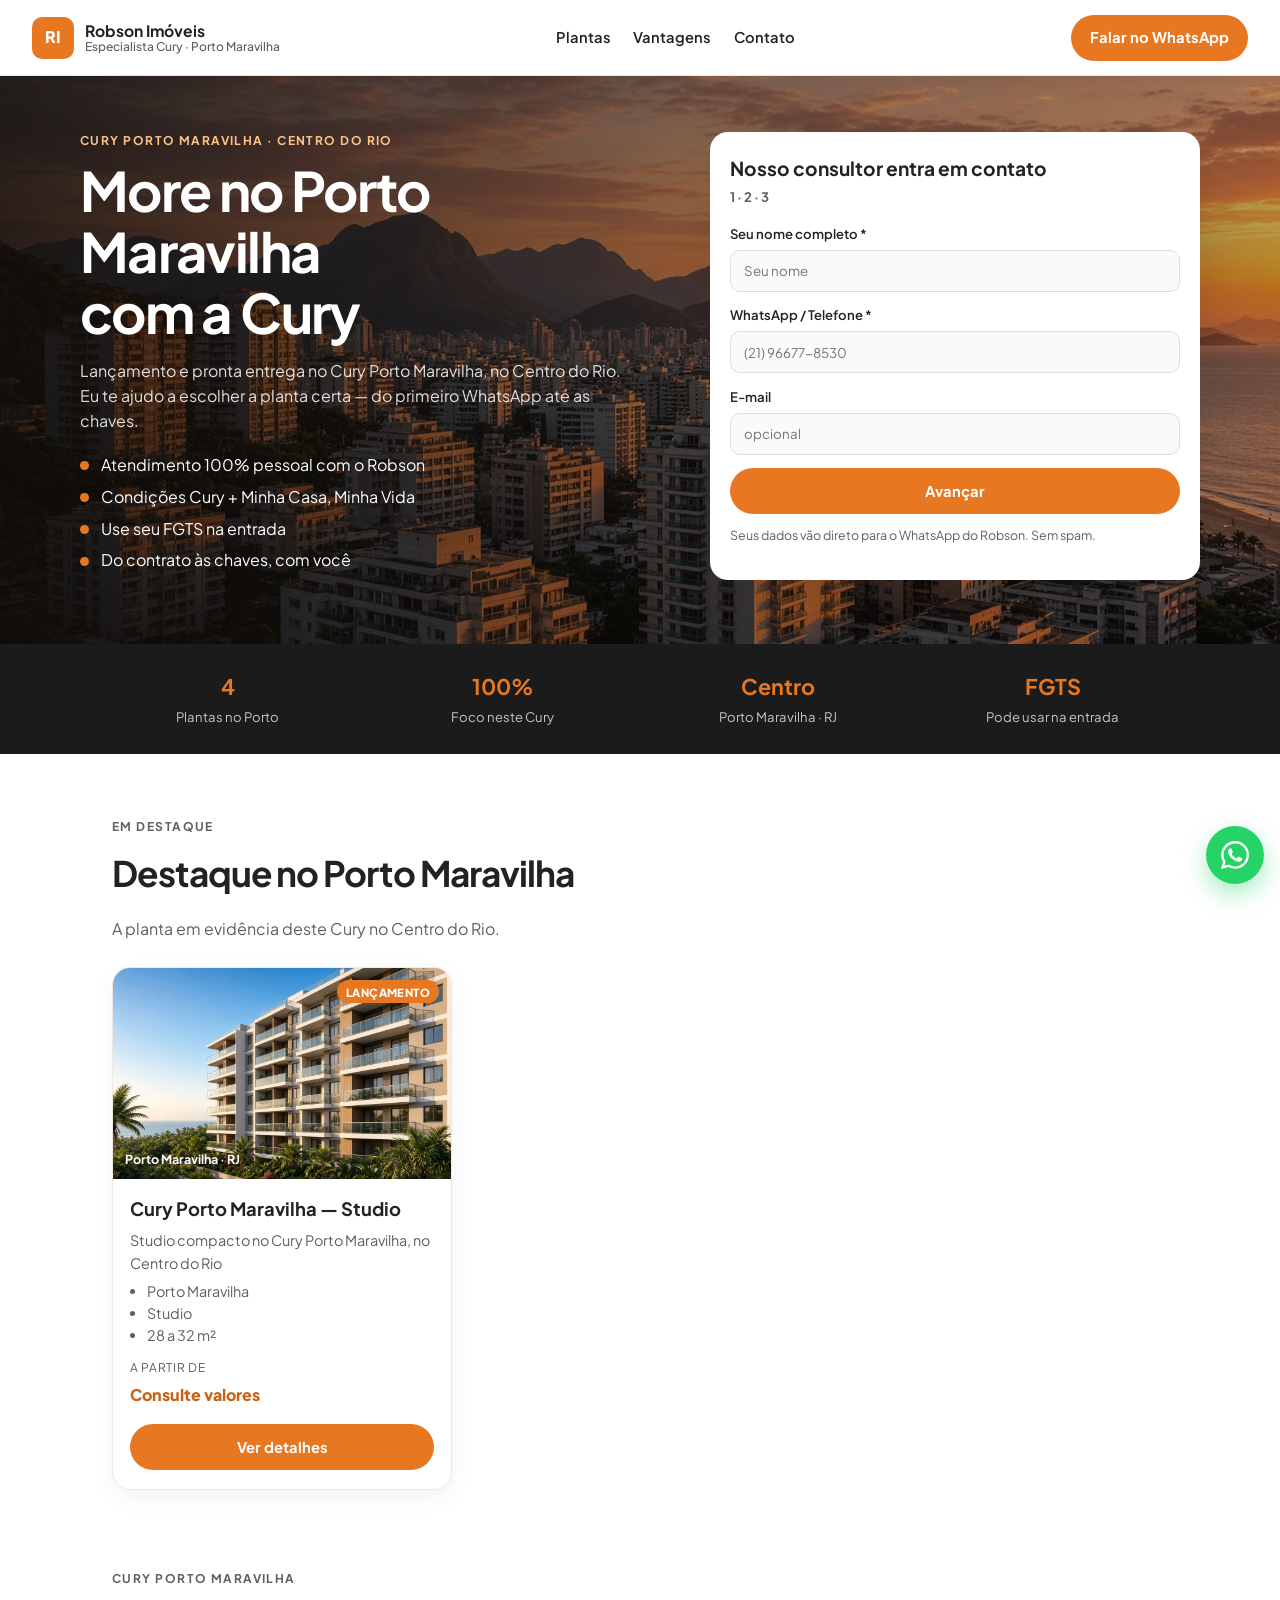
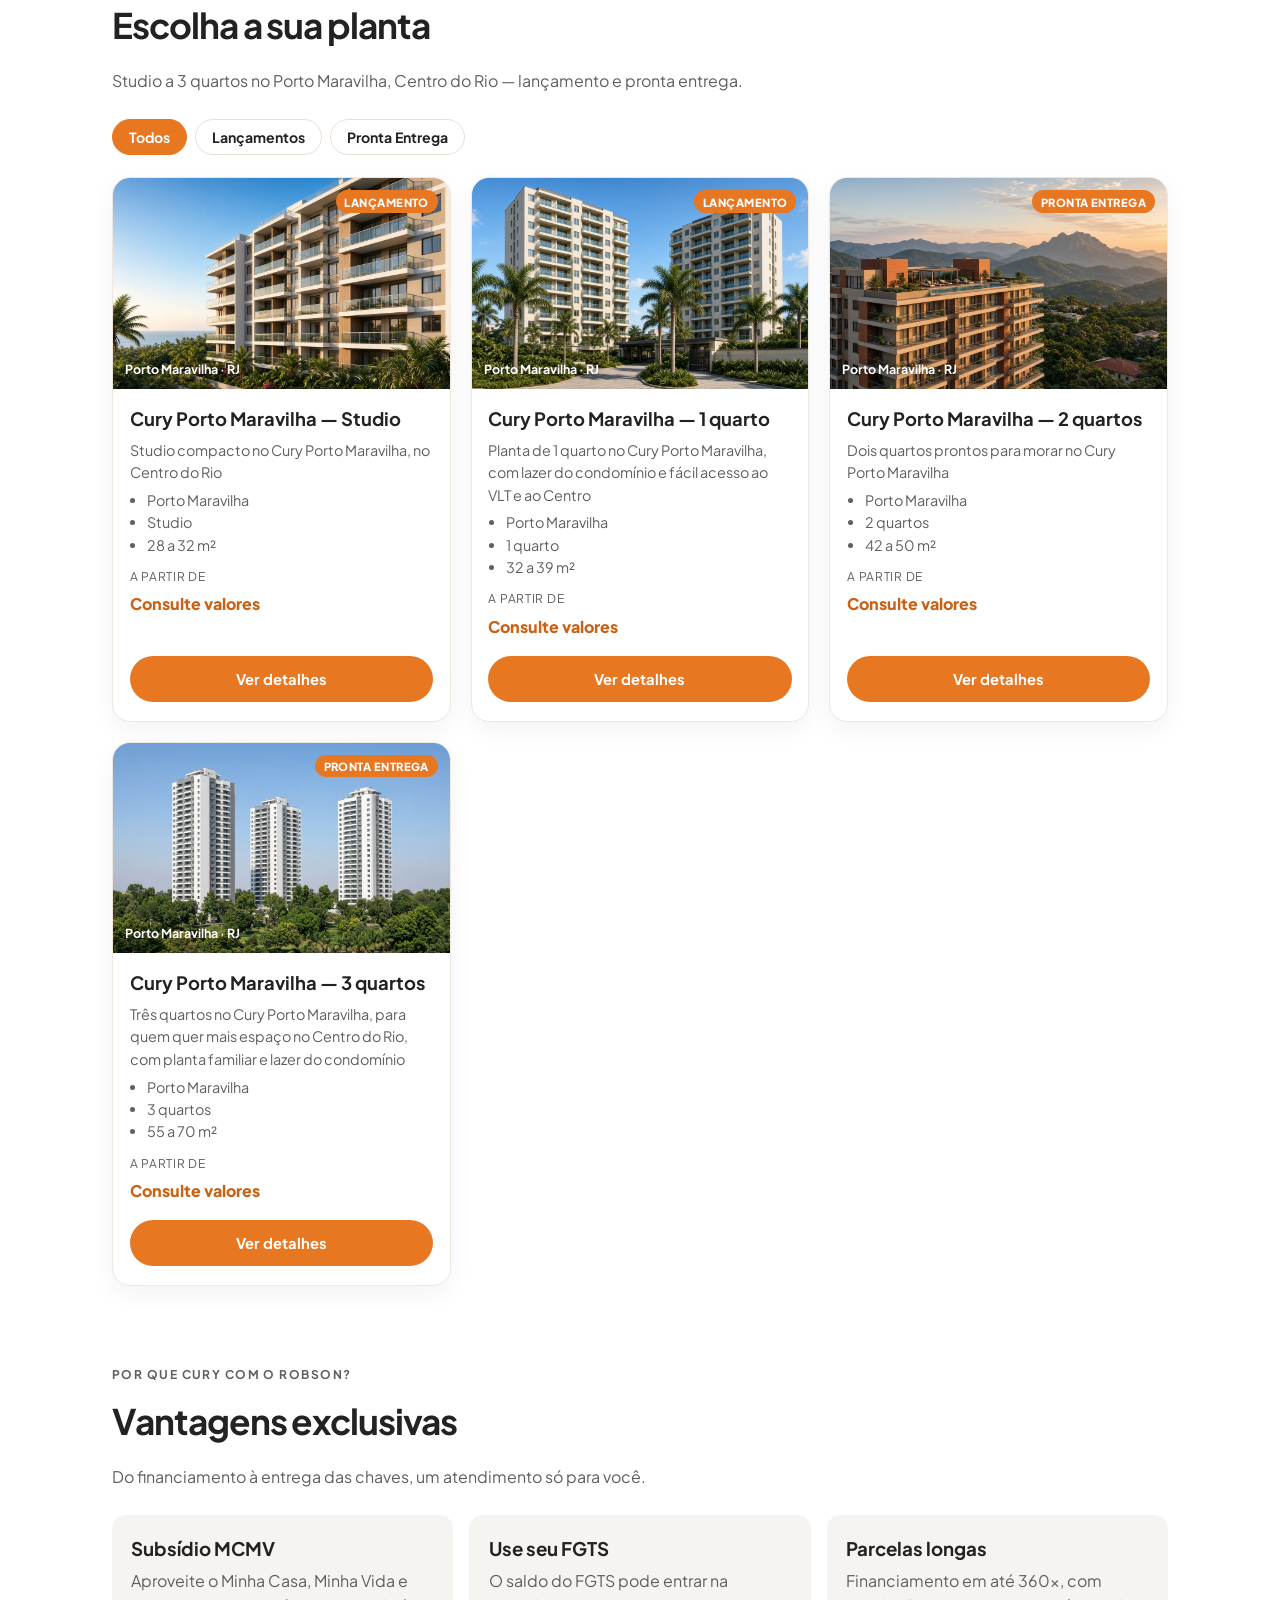
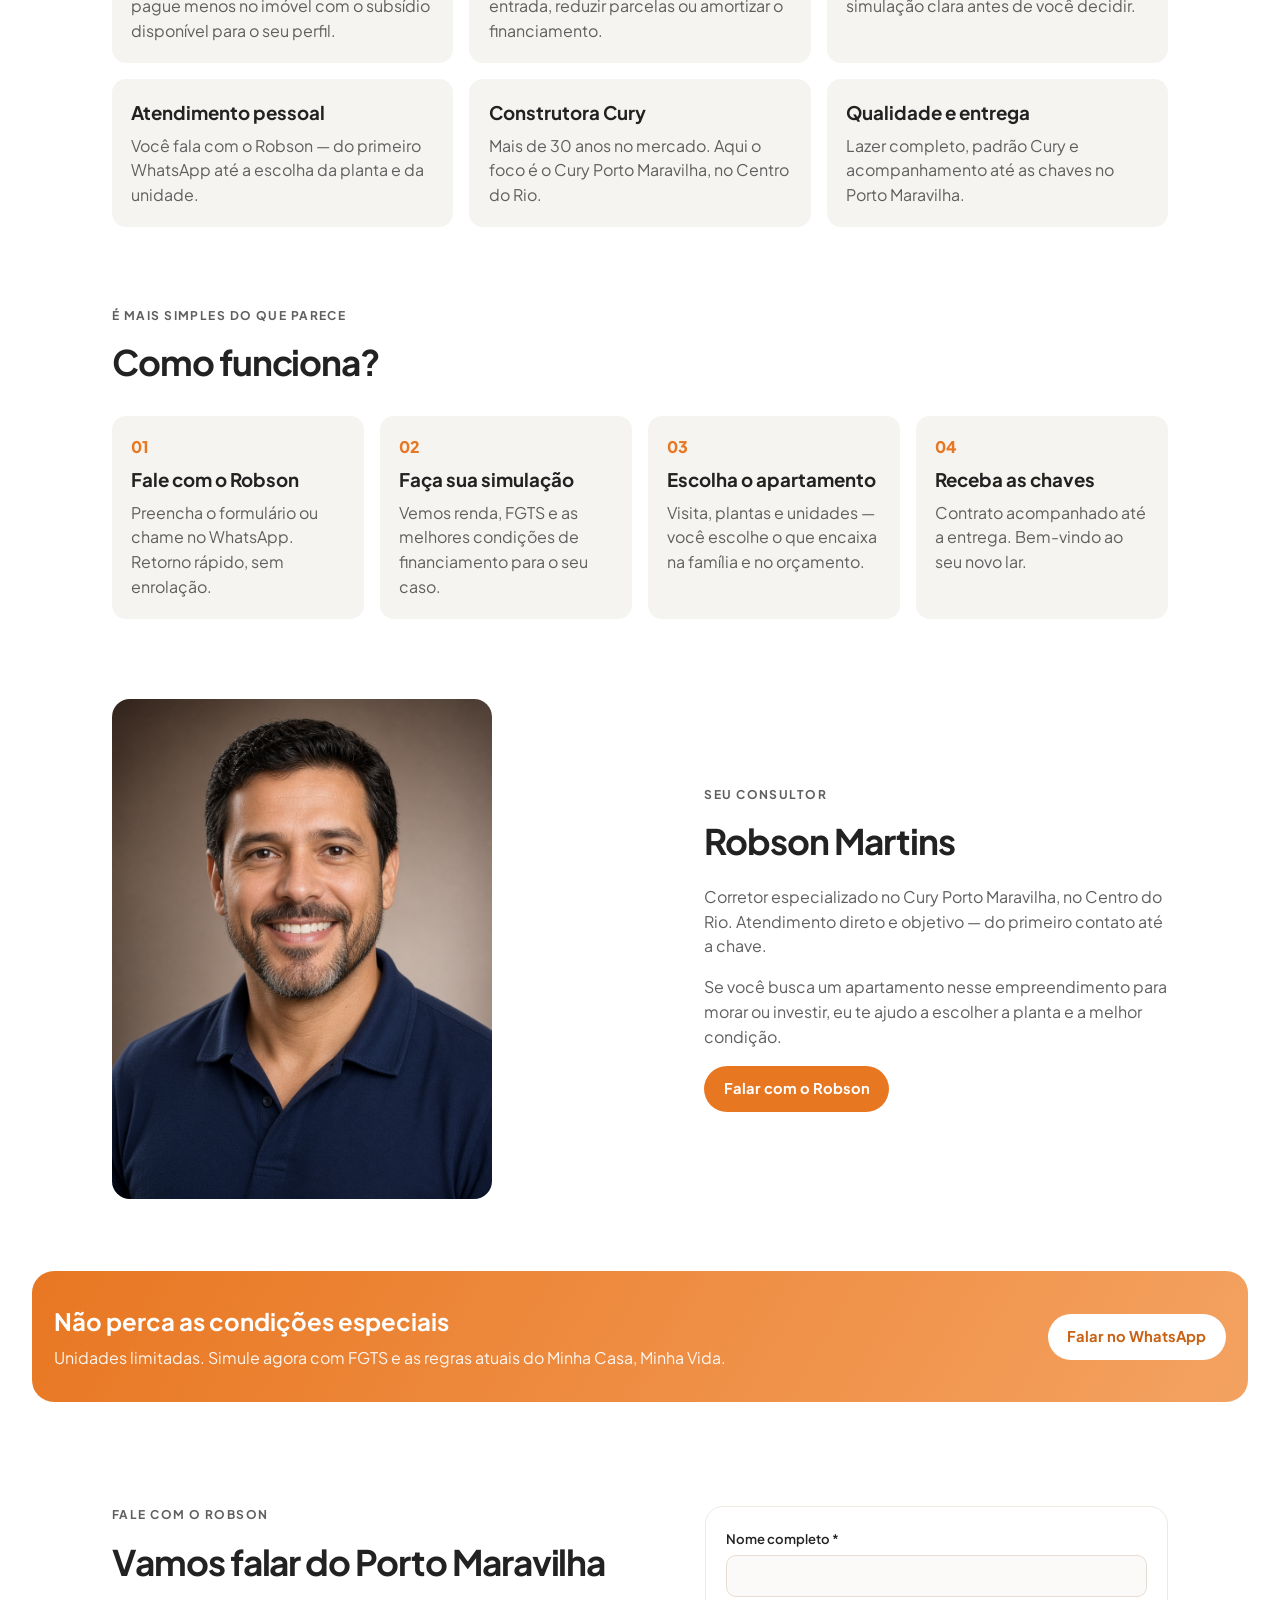
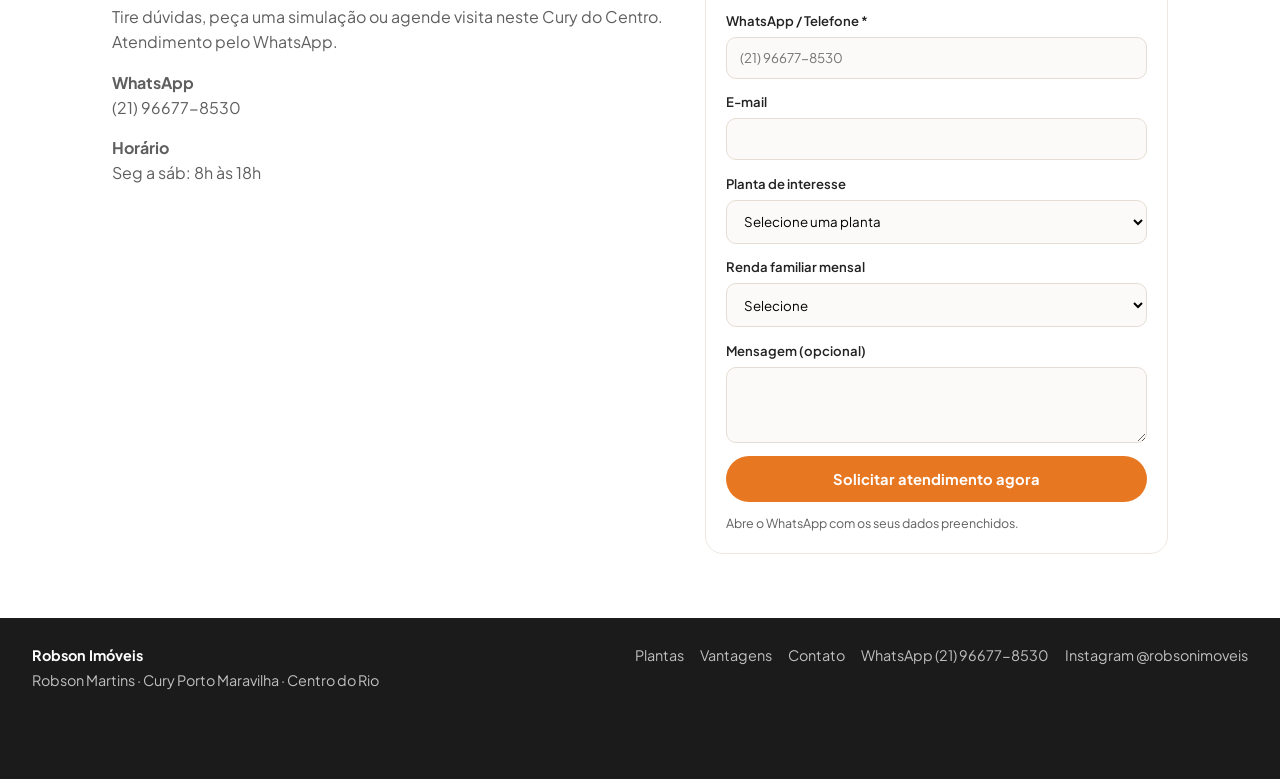
==== index.html @ e6cbf737 "Publish the Robson Imoveis site so Netlify can deploy from GitHub. Co-authored-by: Cursor <cursorage" ====
<!DOCTYPE html>
<html lang="pt-BR">
  <head>
    <meta charset="utf-8" />
    <meta name="viewport" content="width=device-width, initial-scale=1" />
    <meta
      name="description"
      content="Robson Imóveis — consultor do Cury Porto Maravilha, no Centro do Rio. Lançamento e pronta entrega."
    />
    <meta property="og:title" content="Robson Imóveis — Cury Porto Maravilha" />
    <meta
      property="og:description"
      content="Apartamentos Cury no Porto Maravilha, Centro do Rio. Atendimento direto com Robson Martins."
    />
    <meta property="og:type" content="website" />
    <title>Robson Imóveis | Cury Porto Maravilha — Centro do Rio</title>
    <link rel="icon" href="images/favicon.svg" type="image/svg+xml" />
    <link rel="preconnect" href="https://fonts.googleapis.com" />
    <link rel="preconnect" href="https://fonts.gstatic.com" crossorigin />
    <link
      href="https://fonts.googleapis.com/css2?family=Plus+Jakarta+Sans:wght@400;500;600;700;800&display=swap"
      rel="stylesheet"
    />
    <link rel="stylesheet" href="css/styles.css" />
    <script src="https://identity.netlify.com/v1/netlify-identity-widget.js"></script>
  </head>
  <body>
    <a class="skip-link" href="#imoveis">Ir para os imóveis</a>

    <header class="header">
      <a class="brand" href="#topo">
        <span class="brand-mark">RI</span>
        <span class="brand-text">
          <strong>Robson Imóveis</strong>
          <small>Especialista Cury · Porto Maravilha</small>
        </span>
      </a>
      <nav class="nav" aria-label="Seções">
        <a href="#imoveis">Plantas</a>
        <a href="#vantagens">Vantagens</a>
        <a href="#contato">Contato</a>
      </nav>
      <a class="btn btn-primary" id="header-whatsapp" href="#" target="_blank" rel="noopener noreferrer">
        <span class="btn-long">Falar no WhatsApp</span>
        <span class="btn-short">WhatsApp</span>
      </a>
    </header>

    <main id="topo">
      <section class="hero">
        <div class="hero-inner">
          <div class="hero-copy">
            <p class="eyebrow">Cury Porto Maravilha · Centro do Rio</p>
            <h1>More no Porto Maravilha<br />com a Cury</h1>
            <p class="hero-lead">
              Lançamento e pronta entrega no Cury Porto Maravilha, no Centro do Rio.
              Eu te ajudo a escolher a planta certa — do primeiro WhatsApp até as chaves.
            </p>
            <ul class="hero-bullets">
              <li>Atendimento 100% pessoal com o Robson</li>
              <li>Condições Cury + Minha Casa, Minha Vida</li>
              <li>Use seu FGTS na entrada</li>
              <li>Do contrato às chaves, com você</li>
            </ul>
          </div>

          <form class="lead-card" id="hero-form" novalidate>
            <h2>Nosso consultor entra em contato</h2>
            <p class="lead-steps" id="hero-step-label">1 · 2 · 3</p>

            <div data-hero-step="1">
              <label>
                Seu nome completo *
                <input type="text" name="nome" required placeholder="Seu nome" />
              </label>
              <label>
                WhatsApp / Telefone *
                <input type="tel" name="telefone" required placeholder="(21) 96677-8530" />
              </label>
              <label>
                E-mail
                <input type="email" name="email" placeholder="opcional" />
              </label>
              <button class="btn btn-primary btn-block" type="button" data-hero-next>Avançar</button>
            </div>

            <div data-hero-step="2" hidden>
              <label>
                Planta de interesse
                <select name="empreendimento" class="property-select">
                  <option value="">Selecione uma planta</option>
                </select>
              </label>
              <div class="form-nav">
                <button class="btn btn-ghost" type="button" data-hero-prev>Voltar</button>
                <button class="btn btn-primary" type="button" data-hero-next>Avançar</button>
              </div>
            </div>

            <div data-hero-step="3" hidden>
              <label>
                Renda familiar mensal
                <select name="renda">
                  <option value="">Selecione</option>
                  <option>R$ 3.000 a R$ 5.000</option>
                  <option>R$ 5.001 a R$ 8.000</option>
                  <option>R$ 8.001 a R$ 12.000</option>
                  <option>R$ 12.001 a R$ 20.000</option>
                  <option>R$ 20.001 a R$ 30.000</option>
                  <option>Acima de R$ 30.000</option>
                </select>
              </label>
              <div class="form-nav">
                <button class="btn btn-ghost" type="button" data-hero-prev>Voltar</button>
                <button class="btn btn-primary" type="submit">Quero minha simulação grátis</button>
              </div>
            </div>
            <p class="form-note">Seus dados vão direto para o WhatsApp do Robson. Sem spam.</p>
          </form>
        </div>
      </section>

      <section class="stats">
        <div class="stats-inner">
          <div><strong id="stats-count">—</strong><span>Plantas no Porto</span></div>
          <div><strong>100%</strong><span>Foco neste Cury</span></div>
          <div><strong>Centro</strong><span>Porto Maravilha · RJ</span></div>
          <div><strong>FGTS</strong><span>Pode usar na entrada</span></div>
        </div>
      </section>

      <section class="featured" id="destaques" hidden>
        <div class="section-head">
          <p class="eyebrow">Em destaque</p>
          <h2>Destaque no Porto Maravilha</h2>
          <p>A planta em evidência deste Cury no Centro do Rio.</p>
        </div>
        <div class="grid" id="featured-grid"></div>
      </section>

      <section class="portfolio" id="imoveis">
        <div class="section-head">
          <p class="eyebrow">Cury Porto Maravilha</p>
          <h2>Escolha a sua planta</h2>
          <p>Studio a 3 quartos no Porto Maravilha, Centro do Rio — lançamento e pronta entrega.</p>
        </div>
        <div class="chips" role="tablist" aria-label="Filtrar imóveis">
          <button class="chip is-active" type="button" role="tab" aria-selected="true" data-filter="todos">Todos</button>
          <button class="chip" type="button" role="tab" aria-selected="false" data-filter="Lançamento">Lançamentos</button>
          <button class="chip" type="button" role="tab" aria-selected="false" data-filter="Pronta Entrega">Pronta Entrega</button>
        </div>
        <div class="grid" id="properties-grid" aria-live="polite"></div>
        <p class="empty" id="properties-empty" hidden>Nenhum imóvel nesta categoria no momento.</p>
      </section>

      <section class="benefits" id="vantagens">
        <div class="section-head">
          <p class="eyebrow">Por que Cury com o Robson?</p>
          <h2>Vantagens exclusivas</h2>
          <p>Do financiamento à entrega das chaves, um atendimento só para você.</p>
        </div>
        <div class="benefit-grid">
          <article>
            <h3>Subsídio MCMV</h3>
            <p>Aproveite o Minha Casa, Minha Vida e pague menos no imóvel com o subsídio disponível para o seu perfil.</p>
          </article>
          <article>
            <h3>Use seu FGTS</h3>
            <p>O saldo do FGTS pode entrar na entrada, reduzir parcelas ou amortizar o financiamento.</p>
          </article>
          <article>
            <h3>Parcelas longas</h3>
            <p>Financiamento em até 360x, com simulação clara antes de você decidir.</p>
          </article>
          <article>
            <h3>Atendimento pessoal</h3>
            <p>Você fala com o Robson — do primeiro WhatsApp até a escolha da planta e da unidade.</p>
          </article>
          <article>
            <h3>Construtora Cury</h3>
            <p>Mais de 30 anos no mercado. Aqui o foco é o Cury Porto Maravilha, no Centro do Rio.</p>
          </article>
          <article>
            <h3>Qualidade e entrega</h3>
            <p>Lazer completo, padrão Cury e acompanhamento até as chaves no Porto Maravilha.</p>
          </article>
        </div>
      </section>

      <section class="steps" id="como-funciona">
        <div class="section-head">
          <p class="eyebrow">É mais simples do que parece</p>
          <h2>Como funciona?</h2>
        </div>
        <ol class="step-list">
          <li>
            <span>01</span>
            <h3>Fale com o Robson</h3>
            <p>Preencha o formulário ou chame no WhatsApp. Retorno rápido, sem enrolação.</p>
          </li>
          <li>
            <span>02</span>
            <h3>Faça sua simulação</h3>
            <p>Vemos renda, FGTS e as melhores condições de financiamento para o seu caso.</p>
          </li>
          <li>
            <span>03</span>
            <h3>Escolha o apartamento</h3>
            <p>Visita, plantas e unidades — você escolhe o que encaixa na família e no orçamento.</p>
          </li>
          <li>
            <span>04</span>
            <h3>Receba as chaves</h3>
            <p>Contrato acompanhado até a entrega. Bem-vindo ao seu novo lar.</p>
          </li>
        </ol>
      </section>

      <section class="about" id="sobre">
        <img class="about-photo" src="images/robson.png" alt="Robson Martins, consultor da Robson Imóveis" width="400" height="500" />
        <div class="about-copy">
          <p class="eyebrow">Seu consultor</p>
          <h2>Robson Martins</h2>
          <p>
            Corretor especializado no Cury Porto Maravilha, no Centro do Rio. Atendimento direto
            e objetivo — do primeiro contato até a chave.
          </p>
          <p>
            Se você busca um apartamento nesse empreendimento para morar ou investir, eu te ajudo
            a escolher a planta e a melhor condição.
          </p>
          <a class="btn btn-primary" id="about-whatsapp" href="#" target="_blank" rel="noopener noreferrer">
            Falar com o Robson
          </a>
        </div>
      </section>

      <section class="cta-band">
        <div>
          <h2>Não perca as condições especiais</h2>
          <p>Unidades limitadas. Simule agora com FGTS e as regras atuais do Minha Casa, Minha Vida.</p>
        </div>
        <a class="btn btn-white" id="cta-whatsapp" href="#" target="_blank" rel="noopener noreferrer">Falar no WhatsApp</a>
      </section>

      <section class="contact" id="contato">
        <div>
          <p class="eyebrow">Fale com o Robson</p>
          <h2>Vamos falar do Porto Maravilha</h2>
          <p>Tire dúvidas, peça uma simulação ou agende visita neste Cury do Centro. Atendimento pelo WhatsApp.</p>
          <p><strong>WhatsApp</strong><br /><span id="contact-phone-display">(21) 96677-8530</span></p>
          <p><strong>Horário</strong><br />Seg a sáb: 8h às 18h</p>
        </div>
        <form class="lead-card contact-card" id="contact-form" novalidate>
          <label>
            Nome completo *
            <input type="text" name="nome" required />
          </label>
          <label>
            WhatsApp / Telefone *
            <input type="tel" name="telefone" required placeholder="(21) 96677-8530" />
          </label>
          <label>
            E-mail
            <input type="email" name="email" />
          </label>
          <label>
            Planta de interesse
            <select name="empreendimento" class="property-select">
              <option value="">Selecione uma planta</option>
            </select>
          </label>
          <label>
            Renda familiar mensal
            <select name="renda">
              <option value="">Selecione</option>
              <option>R$ 3.000 a R$ 5.000</option>
              <option>R$ 5.001 a R$ 8.000</option>
              <option>R$ 8.001 a R$ 12.000</option>
              <option>R$ 12.001 a R$ 20.000</option>
              <option>R$ 20.001 a R$ 30.000</option>
              <option>Acima de R$ 30.000</option>
            </select>
          </label>
          <label>
            Mensagem (opcional)
            <textarea name="mensagem" rows="3"></textarea>
          </label>
          <button class="btn btn-primary btn-block" type="submit">Solicitar atendimento agora</button>
          <p class="form-note">Abre o WhatsApp com os seus dados preenchidos.</p>
        </form>
      </section>
    </main>

    <footer class="footer">
      <div>
        <strong>Robson Imóveis</strong>
        <span>Robson Martins · Cury Porto Maravilha · Centro do Rio</span>
      </div>
      <div class="footer-links">
        <a href="#imoveis">Plantas</a>
        <a href="#vantagens">Vantagens</a>
        <a href="#contato">Contato</a>
        <a id="footer-whatsapp" href="#" target="_blank" rel="noopener noreferrer">WhatsApp</a>
        <a id="footer-instagram" href="#">Instagram</a>
      </div>
    </footer>

    <a class="fab-whatsapp" id="fab-whatsapp" href="#" target="_blank" rel="noopener noreferrer" aria-label="WhatsApp">
      <svg width="28" height="28" viewBox="0 0 24 24" fill="currentColor" aria-hidden="true">
        <path d="M20.52 3.48A11.8 11.8 0 0 0 12.06 0C5.5 0 .16 5.34.16 11.9c0 2.1.55 4.15 1.6 5.96L0 24l6.3-1.65a11.86 11.86 0 0 0 5.75 1.47h.01c6.56 0 11.9-5.34 11.9-11.9 0-3.18-1.24-6.16-3.44-8.44ZM12.06 21.8h-.01a9.86 9.86 0 0 1-5.02-1.38l-.36-.21-3.74.98 1-3.64-.24-.37a9.84 9.84 0 0 1-1.5-5.26c0-5.44 4.43-9.87 9.88-9.87 2.64 0 5.12 1.03 6.98 2.9a9.82 9.82 0 0 1 2.9 6.97c0 5.45-4.44 9.88-9.89 9.88Zm5.41-7.4c-.3-.15-1.76-.87-2.03-.96-.27-.1-.47-.15-.67.15-.2.3-.77.96-.94 1.16-.17.2-.35.22-.64.07-.3-.15-1.25-.46-2.38-1.47-.88-.78-1.47-1.75-1.64-2.04-.17-.3-.02-.46.13-.6.13-.13.3-.35.44-.52.15-.17.2-.3.3-.5.1-.2.05-.37-.02-.52-.08-.15-.67-1.62-.92-2.22-.24-.58-.49-.5-.67-.51h-.57c-.2 0-.52.07-.8.37-.27.3-1.05 1.02-1.05 2.5s1.08 2.9 1.23 3.1c.15.2 2.12 3.24 5.14 4.54.72.31 1.28.5 1.72.64.72.23 1.38.2 1.9.12.58-.09 1.76-.72 2.01-1.41.25-.7.25-1.29.17-1.41-.07-.13-.27-.2-.57-.35Z" />
      </svg>
    </a>

    <div class="modal" id="property-modal" hidden>
      <div class="modal-backdrop" data-close-modal></div>
      <div class="modal-dialog" role="dialog" aria-modal="true" aria-labelledby="modal-title">
        <button class="modal-close" type="button" data-close-modal aria-label="Fechar">×</button>
        <div class="modal-gallery">
          <img id="modal-image" alt="" />
          <button class="gallery-nav prev" type="button" id="gallery-prev" aria-label="Foto anterior">‹</button>
          <button class="gallery-nav next" type="button" id="gallery-next" aria-label="Próxima foto">›</button>
        </div>
        <div class="modal-body">
          <p class="badge" id="modal-tipo"></p>
          <h3 id="modal-title"></h3>
          <p class="modal-meta" id="modal-meta"></p>
          <p class="modal-price" id="modal-price"></p>
          <p class="modal-desc" id="modal-desc"></p>
          <a class="btn btn-primary btn-block" id="modal-whatsapp" href="#" target="_blank" rel="noopener noreferrer">
            Tenho interesse
          </a>
        </div>
      </div>
    </div>

    <script src="js/config.js"></script>
    <script src="js/app.js"></script>
    <script>
      if (window.netlifyIdentity) {
        window.netlifyIdentity.on("init", function (user) {
          if (!user) {
            window.netlifyIdentity.on("login", function () {
              document.location.href = "/admin/";
            });
          }
        });
      }
    </script>
  </body>
</html>
---- css/styles.css ----
:root {
  --orange: #e87722;
  --orange-dark: #c96214;
  --text: #222;
  --muted: #5f5f5f;
  --bg: #f6f4f1;
  --white: #fff;
  --dark: #1b1b1b;
  --green: #25d366;
  --header-h: 76px;
  --radius: 18px;
  --shadow: 0 16px 40px rgba(28, 20, 12, 0.1);
  --font: "Plus Jakarta Sans", system-ui, sans-serif;
}

*,
*::before,
*::after {
  box-sizing: border-box;
}

html {
  scroll-behavior: smooth;
  overflow-x: hidden;
}

body {
  margin: 0;
  padding-top: var(--header-h);
  font-family: var(--font);
  background: var(--white);
  color: var(--text);
  line-height: 1.55;
  overflow-x: hidden;
}

img {
  max-width: 100%;
  display: block;
}

a {
  color: inherit;
}

button,
input,
select,
textarea {
  font-family: inherit;
}

.skip-link {
  position: absolute;
  left: -999px;
  top: 0;
  background: var(--white);
  color: var(--text);
  padding: 0.5rem 1rem;
  z-index: 100;
}

.skip-link:focus {
  left: 0.75rem;
  top: 0.75rem;
}

.header {
  position: fixed;
  top: 0;
  left: 0;
  right: 0;
  z-index: 40;
  height: var(--header-h);
  display: flex;
  align-items: center;
  justify-content: space-between;
  gap: 1rem;
  padding: 0 1.25rem;
  background: rgba(255, 255, 255, 0.96);
  border-bottom: 1px solid #eee7df;
  overflow: hidden;
}

.brand {
  display: flex;
  align-items: center;
  gap: 0.7rem;
  text-decoration: none;
  min-width: 0;
}

.brand-mark {
  width: 42px;
  height: 42px;
  display: grid;
  place-items: center;
  background: var(--orange);
  color: var(--white);
  font-weight: 800;
  border-radius: 10px;
  flex-shrink: 0;
}

.brand-text {
  display: flex;
  flex-direction: column;
  line-height: 1.15;
}

.brand-text strong {
  font-size: 0.98rem;
}

.brand-text small {
  color: var(--muted);
  font-size: 0.75rem;
  font-weight: 500;
}

.nav {
  display: none;
  gap: 1.4rem;
  font-weight: 600;
  font-size: 0.92rem;
}

.nav a {
  text-decoration: none;
}

.nav a:hover {
  color: var(--orange);
}

.btn {
  display: inline-flex;
  align-items: center;
  justify-content: center;
  min-height: 46px;
  padding: 0.7rem 1.2rem;
  border: 0;
  border-radius: 999px;
  text-decoration: none;
  font-weight: 700;
  font-size: 0.92rem;
  cursor: pointer;
}

.btn-primary {
  background: var(--orange);
  color: var(--white);
}

.btn-primary:hover {
  background: var(--orange-dark);
}

.btn-ghost {
  background: transparent;
  color: var(--text);
  border: 1px solid #e4ddd4;
}

.btn-white {
  background: var(--white);
  color: var(--orange-dark);
}

.btn-block {
  width: 100%;
}

.header .btn {
  flex-shrink: 0;
  white-space: nowrap;
}

.hero {
  position: relative;
  background:
    linear-gradient(90deg, rgba(20, 14, 10, 0.82) 0%, rgba(20, 14, 10, 0.45) 55%, rgba(20, 14, 10, 0.3) 100%),
    url("../images/hero-rj.png") center / cover no-repeat;
  color: var(--white);
  padding: 3.5rem 1.25rem 4rem;
}

.hero-inner {
  max-width: 1120px;
  margin: 0 auto;
  display: grid;
  gap: 2rem;
}

.hero-copy,
.hero-inner > * {
  min-width: 0;
}

.hero h1 {
  margin: 0 0 1rem;
  font-size: clamp(1.75rem, 7vw, 3.4rem);
  line-height: 1.12;
  letter-spacing: -0.03em;
  overflow-wrap: break-word;
}

.eyebrow {
  margin: 0 0 0.6rem;
  text-transform: uppercase;
  letter-spacing: 0.12em;
  font-size: 0.75rem;
  font-weight: 700;
  color: var(--orange);
  max-width: 100%;
  overflow-wrap: break-word;
}

.hero .eyebrow {
  color: #ffc48a;
}

.hero-lead {
  margin: 0 0 1.2rem;
  max-width: 34rem;
  color: rgba(255, 255, 255, 0.86);
}

.hero-bullets {
  margin: 0;
  padding: 0;
  list-style: none;
}

.hero-bullets li {
  position: relative;
  padding-left: 1.3rem;
  margin-bottom: 0.45rem;
}

.hero-bullets li::before {
  content: "";
  position: absolute;
  left: 0;
  top: 0.55rem;
  width: 0.55rem;
  height: 0.55rem;
  border-radius: 50%;
  background: var(--orange);
}

.lead-card {
  background: var(--white);
  color: var(--text);
  border-radius: var(--radius);
  padding: 1.35rem 1.25rem 1.2rem;
  box-shadow: var(--shadow);
  min-width: 0;
  max-width: 100%;
}

.lead-card h2 {
  margin: 0 0 0.25rem;
  font-size: 1.2rem;
}

.lead-steps {
  margin: 0 0 1rem;
  color: var(--muted);
  font-size: 0.82rem;
  font-weight: 700;
}

.lead-card label {
  display: block;
  font-size: 0.82rem;
  font-weight: 600;
  margin-bottom: 0.85rem;
}

.lead-card input,
.lead-card select,
.lead-card textarea {
  display: block;
  width: 100%;
  min-width: 0;
  max-width: 100%;
  margin-top: 0.35rem;
  border: 1px solid #e5ddd4;
  border-radius: 10px;
  padding: 0.72rem 0.8rem;
  background: #fbfaf8;
}

.form-nav {
  display: flex;
  gap: 0.6rem;
}

.form-nav .btn {
  flex: 1;
}

.form-note {
  margin: 0.75rem 0 0;
  color: var(--muted);
  font-size: 0.78rem;
}

.stats {
  background: var(--dark);
  color: var(--white);
}

.stats-inner {
  max-width: 1120px;
  margin: 0 auto;
  display: grid;
  grid-template-columns: 1fr 1fr;
  gap: 1.25rem;
  padding: 1.6rem 1.25rem;
  text-align: center;
}

.stats strong {
  display: block;
  color: var(--orange);
  font-size: 1.35rem;
}

.stats span {
  font-size: 0.82rem;
  color: rgba(255, 255, 255, 0.75);
}

.featured,
.portfolio,
.benefits,
.steps,
.about,
.contact {
  max-width: 1120px;
  margin: 0 auto;
  padding: 4rem 1.25rem 1rem;
}

.section-head {
  max-width: 40rem;
  margin-bottom: 1.6rem;
}

.section-head h2,
.about h2,
.contact h2 {
  margin: 0 0 0.4rem;
  font-size: clamp(1.6rem, 3vw, 2.2rem);
  letter-spacing: -0.03em;
}

.section-head p,
.about-copy p,
.contact p {
  color: var(--muted);
}

.chips {
  display: flex;
  flex-wrap: wrap;
  gap: 0.5rem;
  margin-bottom: 1.4rem;
}

.chip {
  border: 1px solid #eadfd3;
  background: var(--white);
  color: var(--text);
  border-radius: 999px;
  padding: 0.5rem 1rem;
  font-weight: 700;
  font-size: 0.88rem;
  cursor: pointer;
}

.chip.is-active {
  background: var(--orange);
  border-color: var(--orange);
  color: var(--white);
}

.grid {
  display: grid;
  grid-template-columns: 1fr;
  gap: 1.25rem;
}

#featured-grid {
  grid-template-columns: repeat(auto-fit, minmax(260px, 340px));
}

.card {
  background: var(--white);
  border: 1px solid #efe8e0;
  border-radius: var(--radius);
  overflow: hidden;
  box-shadow: 0 8px 24px rgba(28, 20, 12, 0.05);
  display: flex;
  flex-direction: column;
}

.card-media {
  position: relative;
  aspect-ratio: 16 / 10;
  padding: 0;
  border: 0;
  background: #ddd;
  cursor: pointer;
  width: 100%;
}

.card-media img {
  width: 100%;
  height: 100%;
  object-fit: cover;
}

.card-loc {
  position: absolute;
  left: 0.75rem;
  bottom: 0.75rem;
  color: var(--white);
  font-size: 0.78rem;
  font-weight: 700;
  text-shadow: 0 1px 8px rgba(0, 0, 0, 0.6);
}

.card-media .badge {
  position: absolute;
  top: 0.75rem;
  right: 0.75rem;
}

.badge {
  display: inline-block;
  width: fit-content;
  background: var(--orange);
  color: var(--white);
  font-size: 0.7rem;
  font-weight: 800;
  letter-spacing: 0.04em;
  text-transform: uppercase;
  padding: 0.28rem 0.55rem;
  border-radius: 999px;
}

.card-body {
  padding: 1rem 1.05rem 1.15rem;
  display: flex;
  flex-direction: column;
  gap: 0.35rem;
  flex: 1;
}

.card h3 {
  margin: 0;
  font-size: 1.15rem;
}

.card-lead,
.card-body ul {
  margin: 0;
  color: var(--muted);
  font-size: 0.9rem;
}

.card-body ul {
  padding-left: 1.1rem;
}

.card-from {
  margin: 0.4rem 0 0;
  font-size: 0.75rem;
  color: var(--muted);
  text-transform: uppercase;
  letter-spacing: 0.06em;
}

.card-price {
  margin: 0 0 0.7rem;
  font-weight: 800;
  color: var(--orange-dark);
}

.card .btn {
  margin-top: auto;
  width: 100%;
}

.empty {
  color: var(--muted);
}

.benefit-grid {
  display: grid;
  gap: 1rem;
}

.benefit-grid article,
.step-list li {
  background: var(--bg);
  border-radius: 14px;
  padding: 1.2rem;
}

.benefit-grid h3,
.step-list h3 {
  margin: 0 0 0.4rem;
}

.benefit-grid p,
.step-list p {
  margin: 0;
  color: var(--muted);
}

.step-list {
  list-style: none;
  margin: 0;
  padding: 0;
  display: grid;
  gap: 1rem;
}

.step-list span {
  display: block;
  color: var(--orange);
  font-weight: 800;
  margin-bottom: 0.35rem;
}

.about {
  display: grid;
  gap: 1.6rem;
  align-items: center;
  padding-bottom: 2rem;
}

.about-photo {
  width: 100%;
  max-width: 380px;
  aspect-ratio: 3 / 4;
  object-fit: cover;
  border-radius: 18px;
}

.cta-band {
  margin: 2.5rem 1.25rem;
  padding: 2rem 1.4rem;
  border-radius: 22px;
  background: linear-gradient(120deg, #e87722, #f4a261);
  color: var(--white);
  display: grid;
  gap: 1rem;
}

.cta-band h2 {
  margin: 0 0 0.35rem;
}

.cta-band p {
  margin: 0;
  color: rgba(255, 255, 255, 0.92);
}

.contact {
  display: grid;
  gap: 1.75rem;
  padding-bottom: 4rem;
}

.contact-card {
  box-shadow: none;
  border: 1px solid #efe8e0;
}

.footer {
  display: flex;
  flex-wrap: wrap;
  justify-content: space-between;
  gap: 1rem;
  padding: 1.6rem 1.25rem 5.5rem;
  background: var(--dark);
  color: rgba(255, 255, 255, 0.72);
  font-size: 0.9rem;
}

.footer strong {
  display: block;
  color: var(--white);
  margin-bottom: 0.2rem;
}

.footer-links {
  display: flex;
  flex-wrap: wrap;
  gap: 1rem;
}

.footer-links a {
  text-decoration: none;
}

.footer-links a:hover {
  color: var(--white);
}

.fab-whatsapp {
  position: fixed;
  right: 1rem;
  bottom: 1rem;
  z-index: 45;
  width: 58px;
  height: 58px;
  border-radius: 50%;
  background: var(--green);
  color: var(--white);
  display: grid;
  place-items: center;
  box-shadow: 0 10px 24px rgba(37, 211, 102, 0.4);
}

.modal[hidden] {
  display: none;
}

.modal {
  position: fixed;
  inset: 0;
  z-index: 50;
}

.modal-backdrop {
  position: absolute;
  inset: 0;
  background: rgba(0, 0, 0, 0.62);
}

.modal-dialog {
  position: relative;
  z-index: 1;
  width: min(760px, calc(100% - 1.5rem));
  max-height: calc(100vh - 2rem);
  overflow: auto;
  margin: 1rem auto;
  background: var(--white);
  border-radius: 16px;
}

.modal-close {
  position: absolute;
  top: 0.5rem;
  right: 0.5rem;
  z-index: 2;
  width: 40px;
  height: 40px;
  border: 0;
  border-radius: 50%;
  background: rgba(0, 0, 0, 0.65);
  color: var(--white);
  font-size: 1.6rem;
  cursor: pointer;
}

.modal-gallery {
  position: relative;
  background: #111;
}

.modal-gallery img {
  width: 100%;
  aspect-ratio: 16 / 10;
  object-fit: cover;
}

.gallery-nav {
  position: absolute;
  top: 50%;
  transform: translateY(-50%);
  width: 40px;
  height: 40px;
  border: 0;
  border-radius: 50%;
  background: rgba(0, 0, 0, 0.55);
  color: var(--white);
  font-size: 1.5rem;
  cursor: pointer;
}

.gallery-nav.prev {
  left: 0.5rem;
}

.gallery-nav.next {
  right: 0.5rem;
}

.gallery-nav[hidden] {
  display: none;
}

.modal-body {
  padding: 1.15rem 1.2rem 1.4rem;
}

.modal-body h3 {
  margin: 0.45rem 0 0.35rem;
}

.modal-meta,
.modal-desc {
  color: var(--muted);
  margin: 0 0 0.5rem;
}

.modal-price {
  margin: 0 0 0.85rem;
  font-weight: 800;
  color: var(--orange-dark);
}

@media (min-width: 760px) {
  .nav {
    display: flex;
  }

  .header,
  .footer,
  .hero,
  .featured,
  .portfolio,
  .benefits,
  .steps,
  .about,
  .contact {
    padding-left: 2rem;
    padding-right: 2rem;
  }

  .cta-band {
    margin-left: 2rem;
    margin-right: 2rem;
    grid-template-columns: 1fr auto;
    align-items: center;
  }

  .hero-inner,
  .about,
  .contact {
    grid-template-columns: 1.1fr 0.9fr;
  }

  .grid,
  .benefit-grid {
    grid-template-columns: 1fr 1fr;
  }

  .step-list {
    grid-template-columns: 1fr 1fr;
  }

  .stats-inner {
    grid-template-columns: repeat(4, 1fr);
  }
}

@media (min-width: 1100px) {
  .grid {
    grid-template-columns: 1fr 1fr 1fr;
  }

  .benefit-grid,
  .step-list {
    grid-template-columns: repeat(3, 1fr);
  }

  .step-list {
    grid-template-columns: repeat(4, 1fr);
  }
}

.btn-short {
  display: none;
}

@media (max-width: 759px) {
  .btn-short {
    display: inline;
  }

  .btn-long {
    display: none;
  }

  .header {
    padding: 0 0.75rem;
    gap: 0.45rem;
  }

  .header .btn {
    display: none;
  }

  .brand-mark {
    width: 36px;
    height: 36px;
    font-size: 0.75rem;
  }

  .brand-text strong {
    font-size: 0.86rem;
  }

  .brand-text small {
    display: none;
  }

  .hero {
    padding: 2.4rem 1rem 3rem;
  }

  .hero h1 {
    font-size: 1.65rem;
  }

  .hero-lead {
    max-width: 22em;
  }

  .hero .eyebrow {
    font-size: 0.68rem;
    letter-spacing: 0.06em;
  }
}
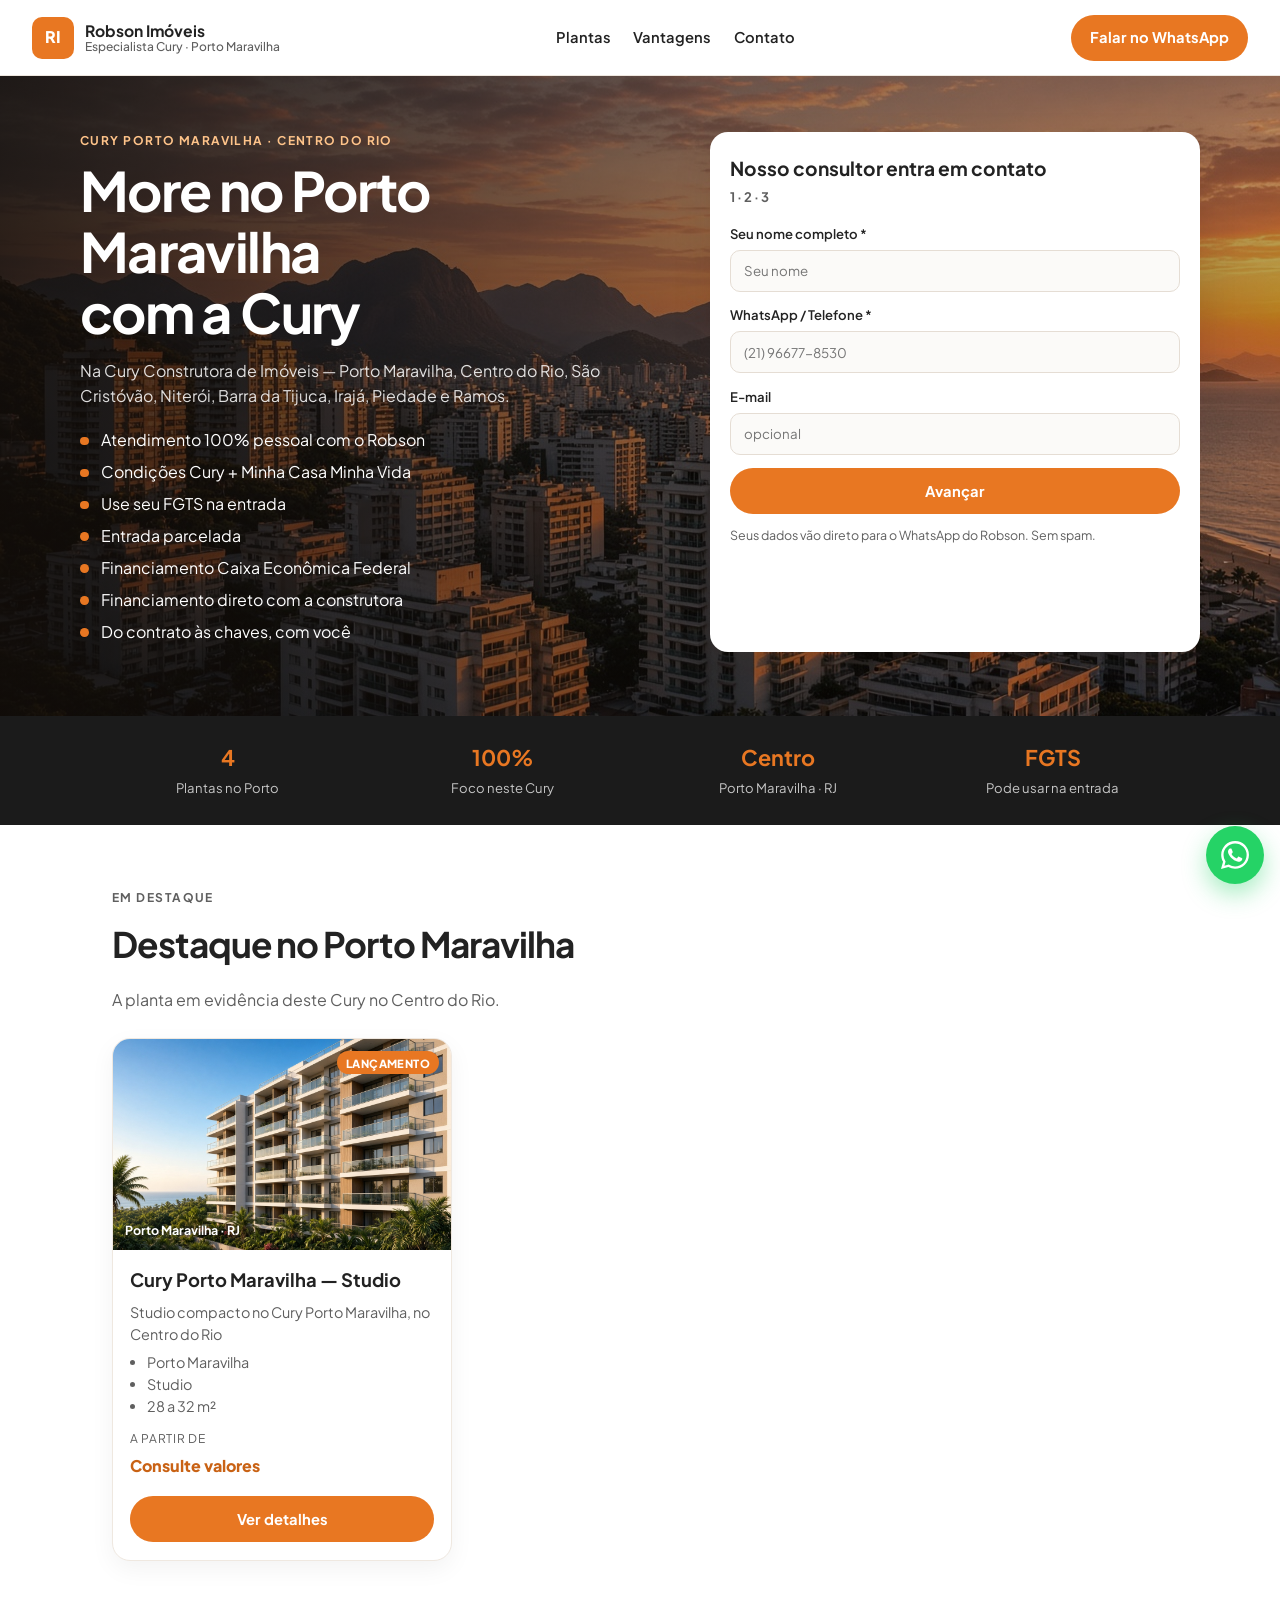
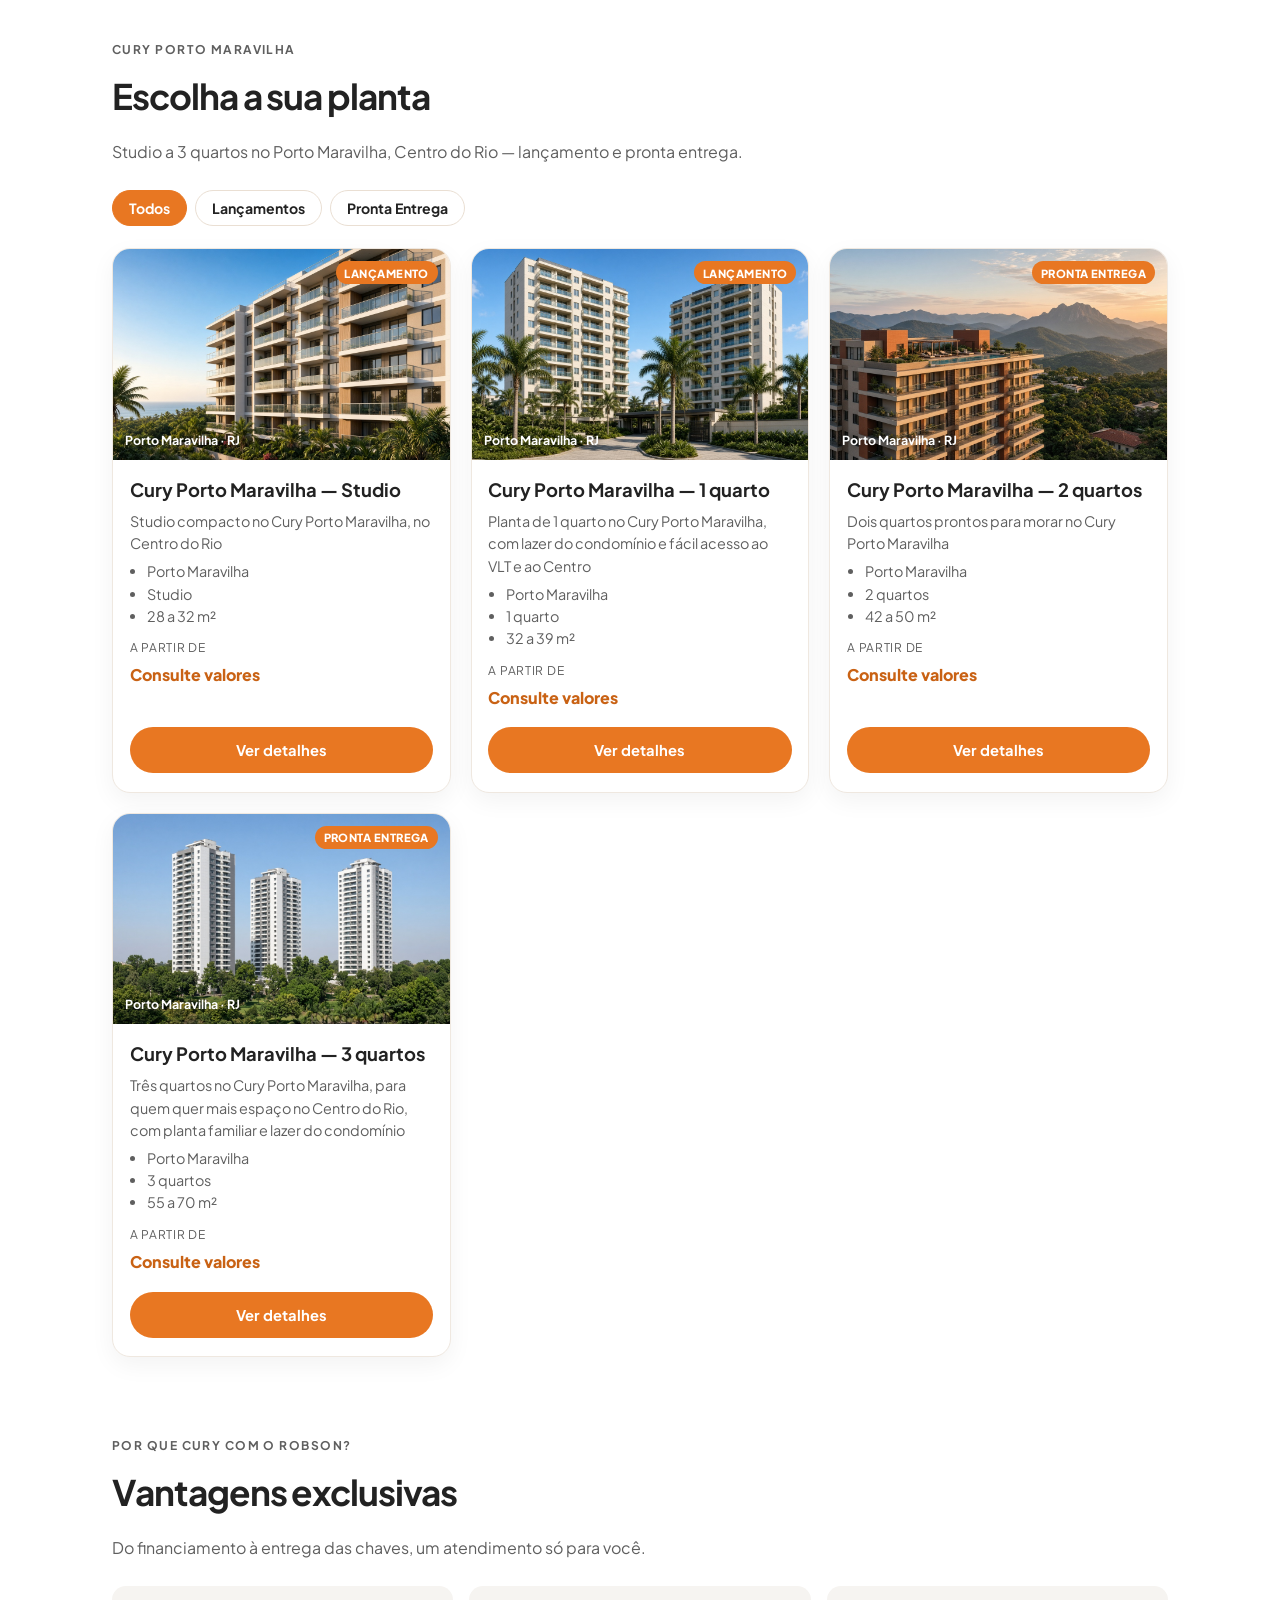
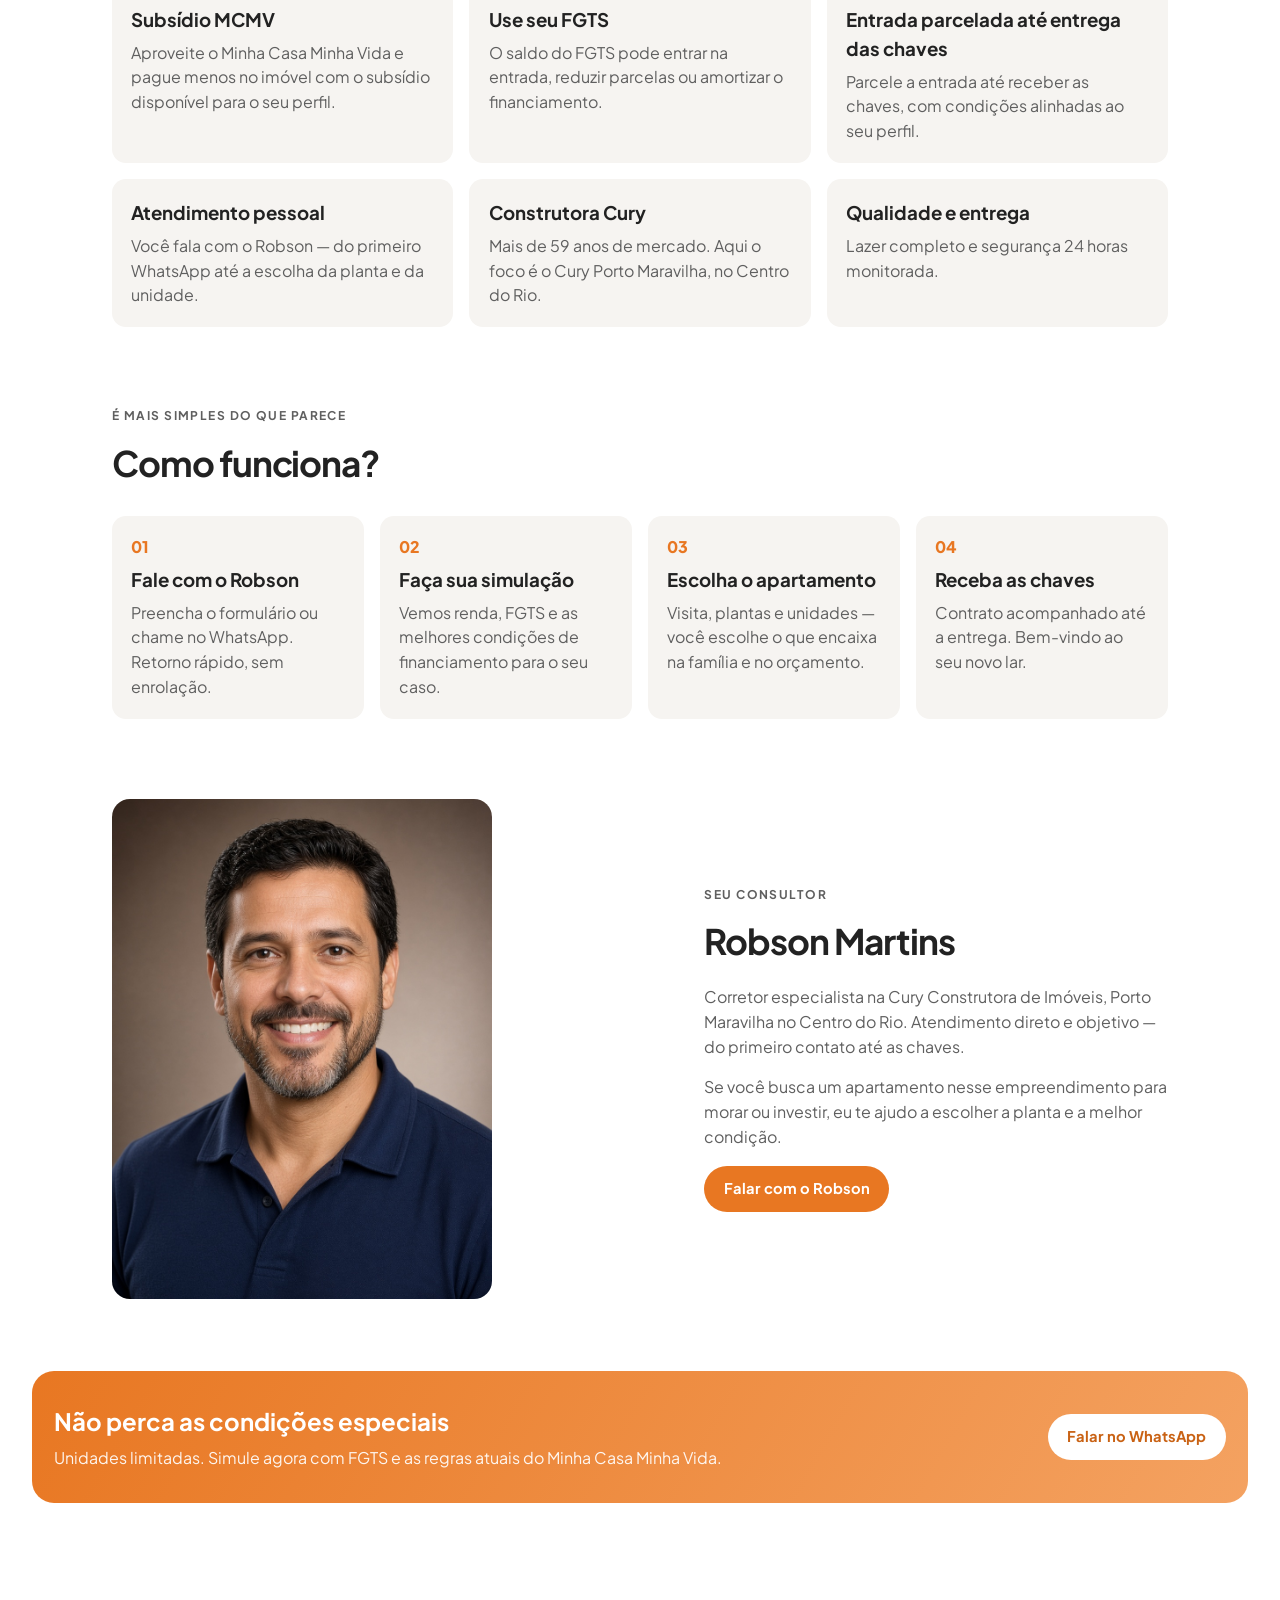
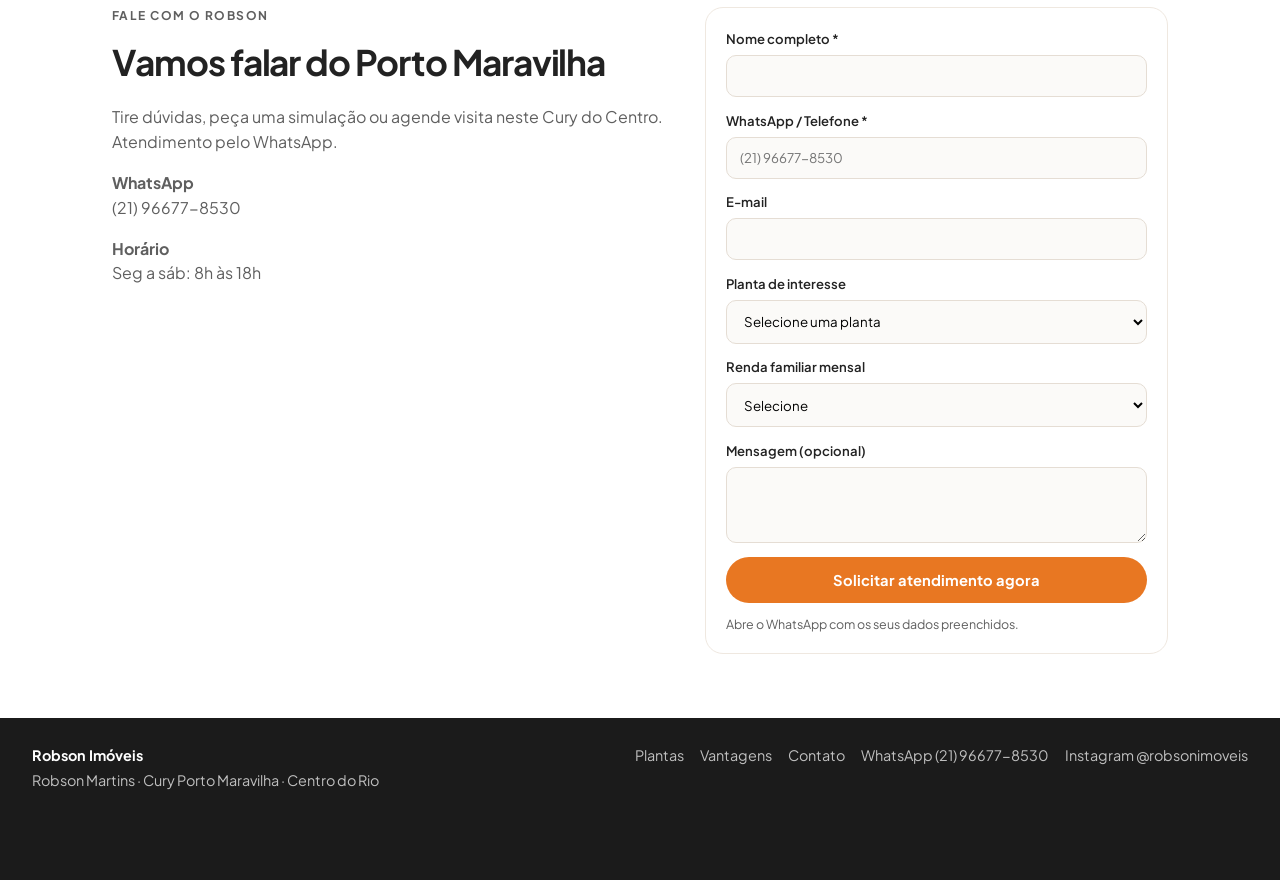
==== commit 533c26e4: "Update landing copy for Cury regions, financing, and about text. Co-authored-by: Cursor <cursoragent" ====
--- a/index.html
+++ b/index.html
@@ -53,13 +53,16 @@
             <p class="eyebrow">Cury Porto Maravilha · Centro do Rio</p>
             <h1>More no Porto Maravilha<br />com a Cury</h1>
             <p class="hero-lead">
-              Lançamento e pronta entrega no Cury Porto Maravilha, no Centro do Rio.
-              Eu te ajudo a escolher a planta certa — do primeiro WhatsApp até as chaves.
+              Na Cury Construtora de Imóveis — Porto Maravilha, Centro do Rio, São Cristóvão,
+              Niterói, Barra da Tijuca, Irajá, Piedade e Ramos.
             </p>
             <ul class="hero-bullets">
               <li>Atendimento 100% pessoal com o Robson</li>
-              <li>Condições Cury + Minha Casa, Minha Vida</li>
+              <li>Condições Cury + Minha Casa Minha Vida</li>
               <li>Use seu FGTS na entrada</li>
+              <li>Entrada parcelada</li>
+              <li>Financiamento Caixa Econômica Federal</li>
+              <li>Financiamento direto com a construtora</li>
               <li>Do contrato às chaves, com você</li>
             </ul>
           </div>
@@ -162,15 +165,15 @@
         <div class="benefit-grid">
           <article>
             <h3>Subsídio MCMV</h3>
-            <p>Aproveite o Minha Casa, Minha Vida e pague menos no imóvel com o subsídio disponível para o seu perfil.</p>
+            <p>Aproveite o Minha Casa Minha Vida e pague menos no imóvel com o subsídio disponível para o seu perfil.</p>
           </article>
           <article>
             <h3>Use seu FGTS</h3>
             <p>O saldo do FGTS pode entrar na entrada, reduzir parcelas ou amortizar o financiamento.</p>
           </article>
           <article>
-            <h3>Parcelas longas</h3>
-            <p>Financiamento em até 360x, com simulação clara antes de você decidir.</p>
+            <h3>Entrada parcelada até entrega das chaves</h3>
+            <p>Parcele a entrada até receber as chaves, com condições alinhadas ao seu perfil.</p>
           </article>
           <article>
             <h3>Atendimento pessoal</h3>
@@ -178,11 +181,11 @@
           </article>
           <article>
             <h3>Construtora Cury</h3>
-            <p>Mais de 30 anos no mercado. Aqui o foco é o Cury Porto Maravilha, no Centro do Rio.</p>
+            <p>Mais de 59 anos de mercado. Aqui o foco é o Cury Porto Maravilha, no Centro do Rio.</p>
           </article>
           <article>
             <h3>Qualidade e entrega</h3>
-            <p>Lazer completo, padrão Cury e acompanhamento até as chaves no Porto Maravilha.</p>
+            <p>Lazer completo e segurança 24 horas monitorada.</p>
           </article>
         </div>
       </section>
@@ -222,8 +225,8 @@
           <p class="eyebrow">Seu consultor</p>
           <h2>Robson Martins</h2>
           <p>
-            Corretor especializado no Cury Porto Maravilha, no Centro do Rio. Atendimento direto
-            e objetivo — do primeiro contato até a chave.
+            Corretor especialista na Cury Construtora de Imóveis, Porto Maravilha no Centro do Rio.
+            Atendimento direto e objetivo — do primeiro contato até as chaves.
           </p>
           <p>
             Se você busca um apartamento nesse empreendimento para morar ou investir, eu te ajudo
@@ -238,7 +241,7 @@
       <section class="cta-band">
         <div>
           <h2>Não perca as condições especiais</h2>
-          <p>Unidades limitadas. Simule agora com FGTS e as regras atuais do Minha Casa, Minha Vida.</p>
+          <p>Unidades limitadas. Simule agora com FGTS e as regras atuais do Minha Casa Minha Vida.</p>
         </div>
         <a class="btn btn-white" id="cta-whatsapp" href="#" target="_blank" rel="noopener noreferrer">Falar no WhatsApp</a>
       </section>
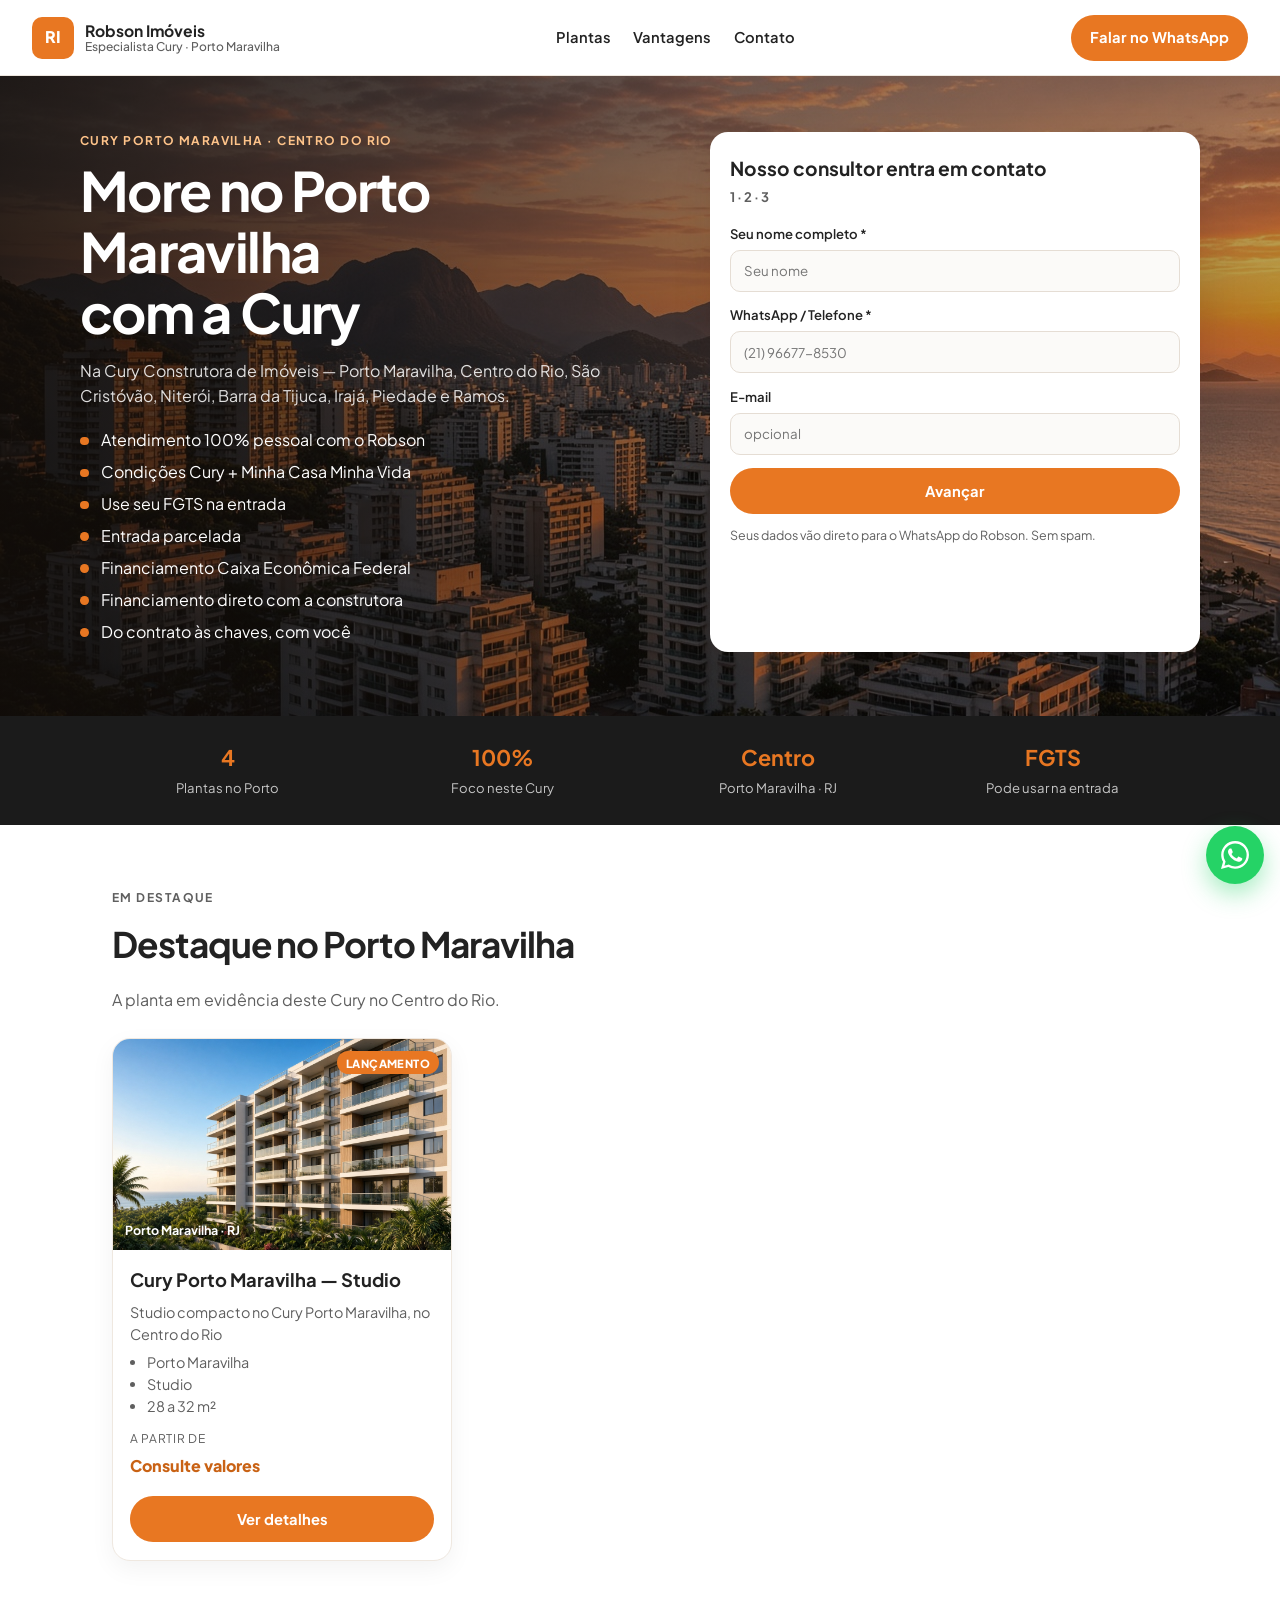
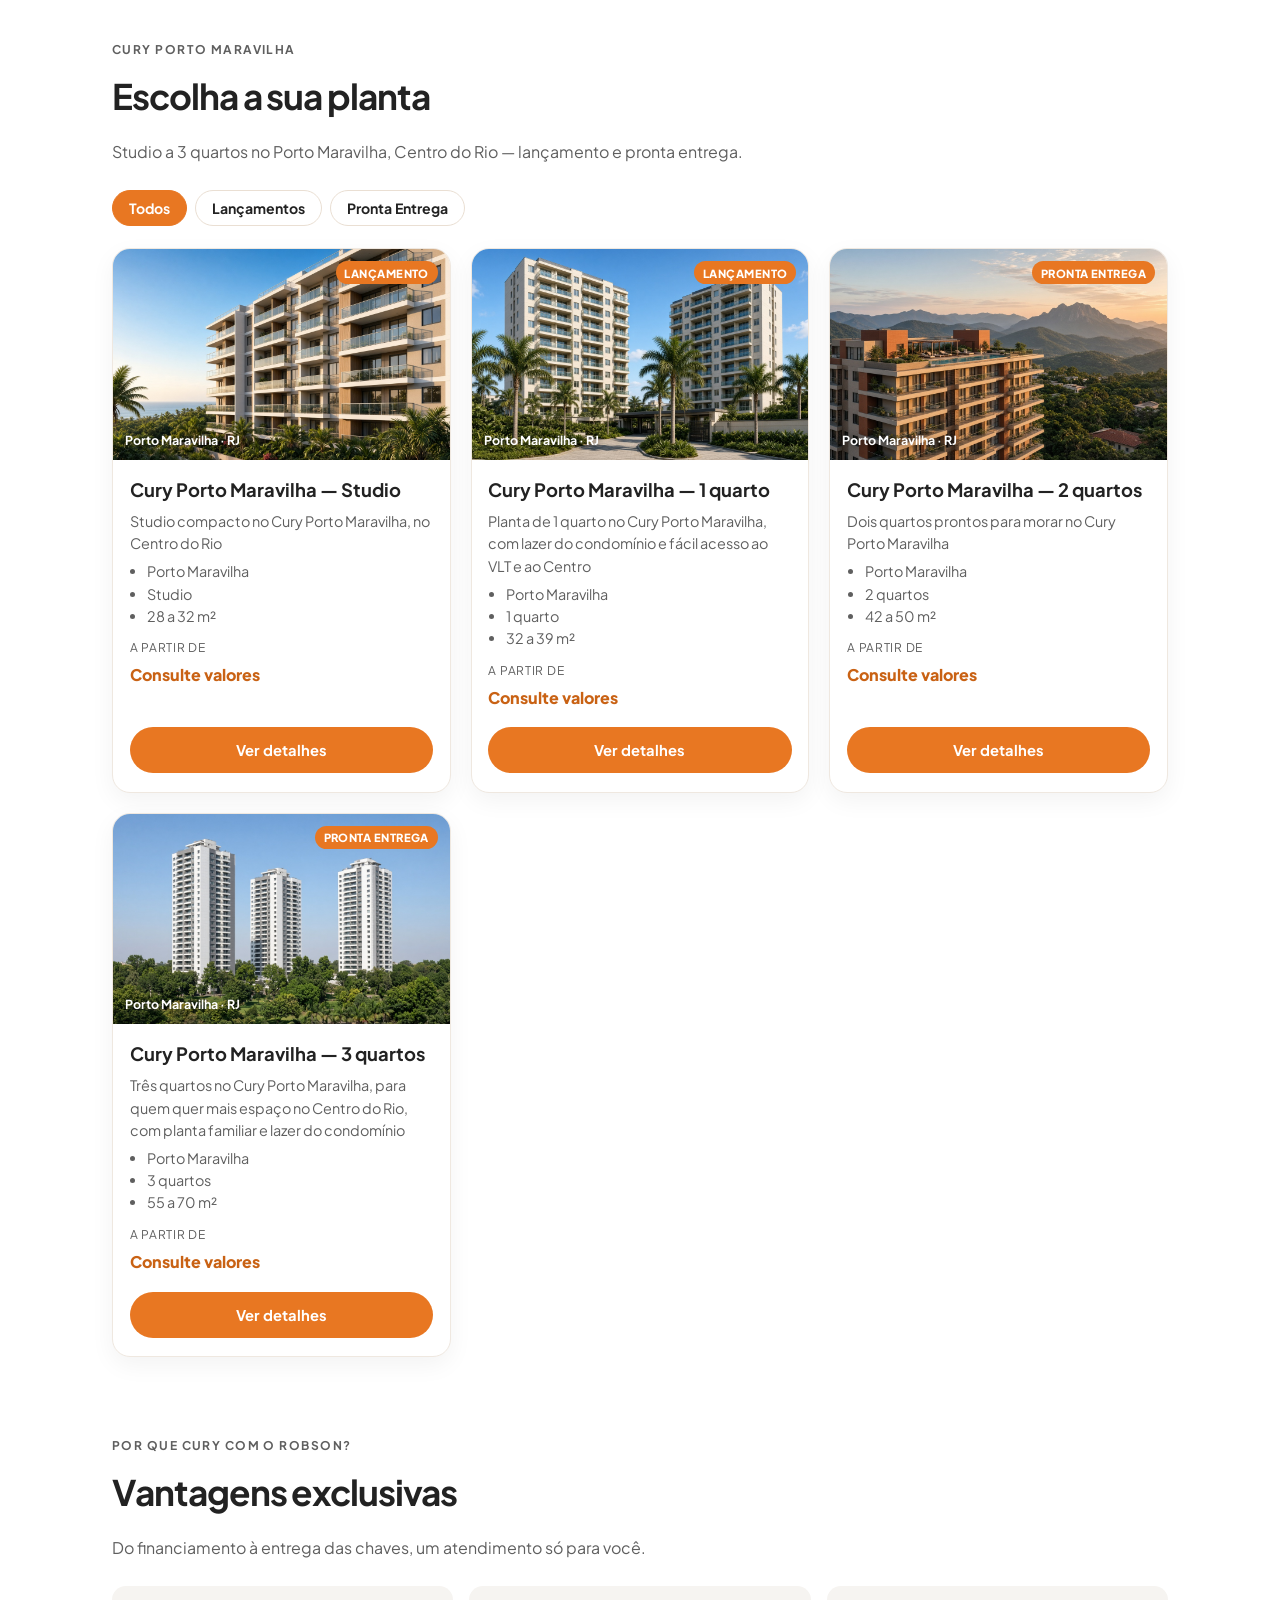
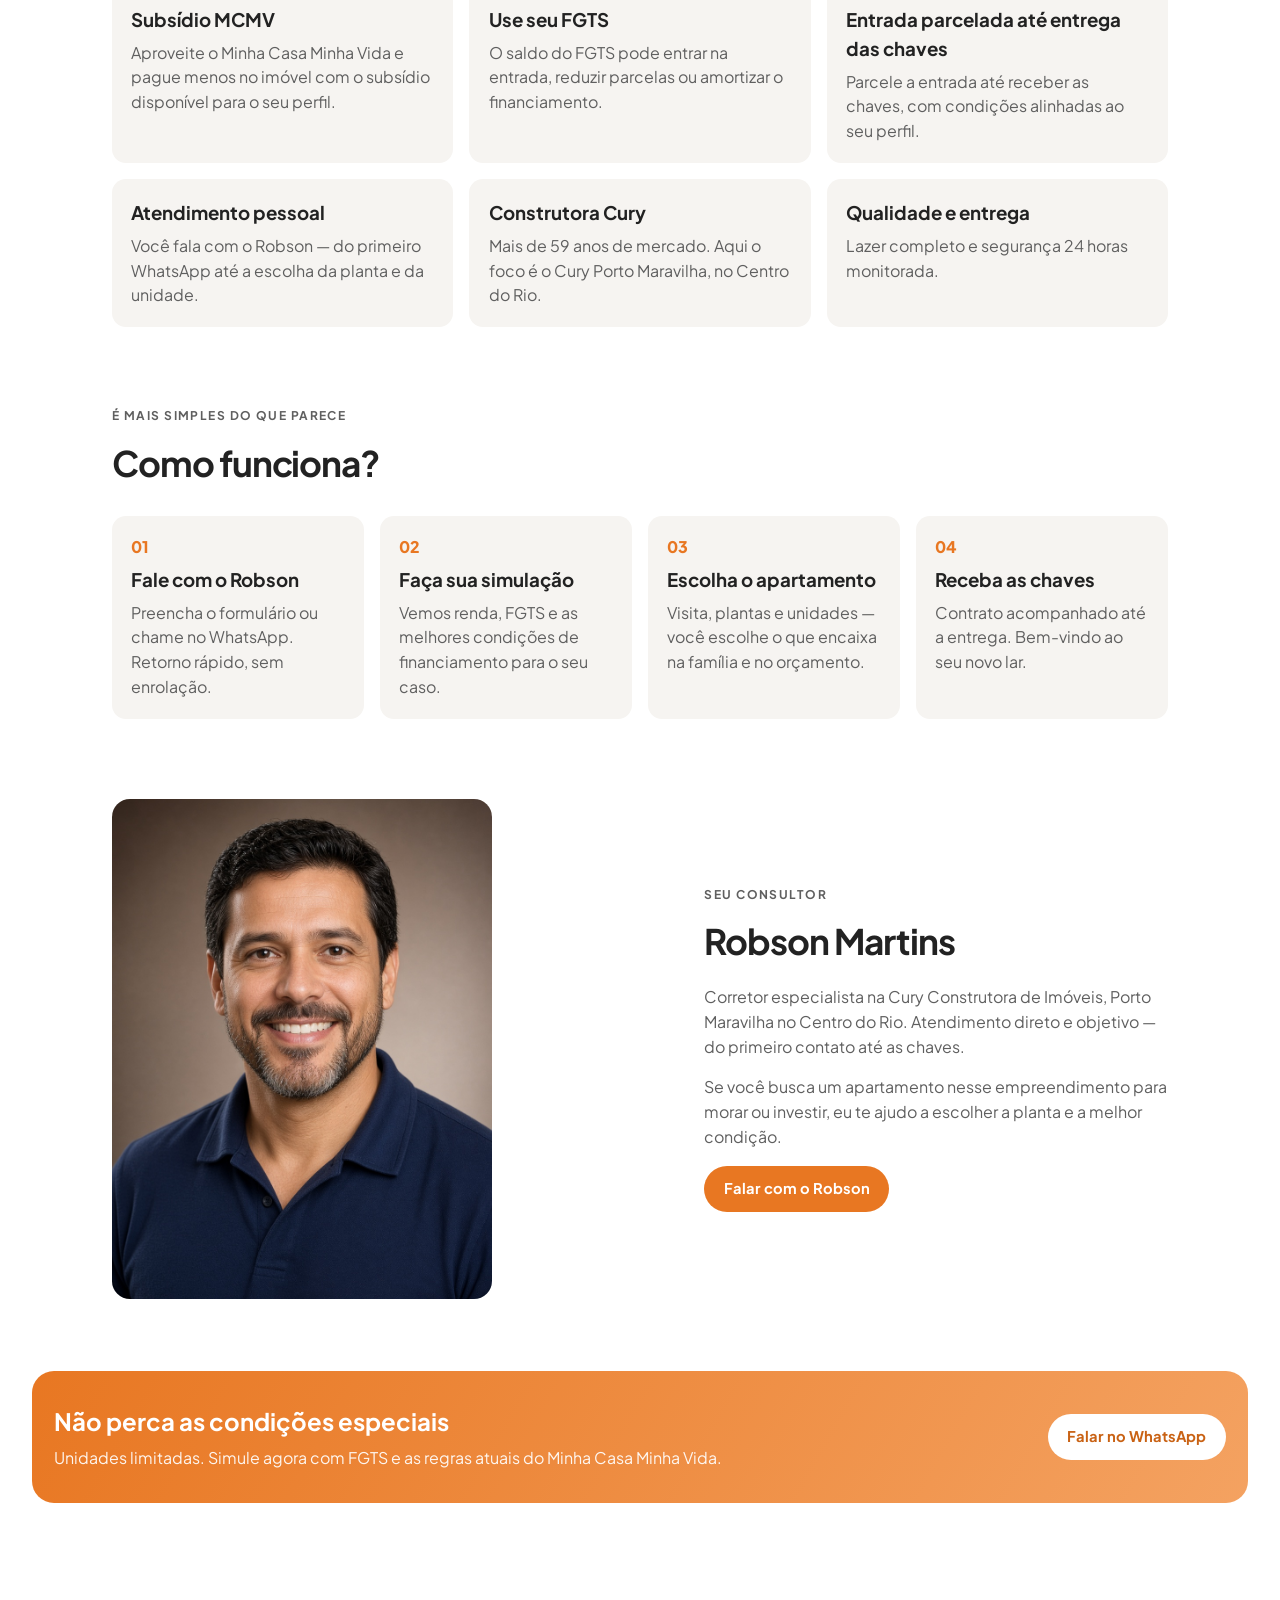
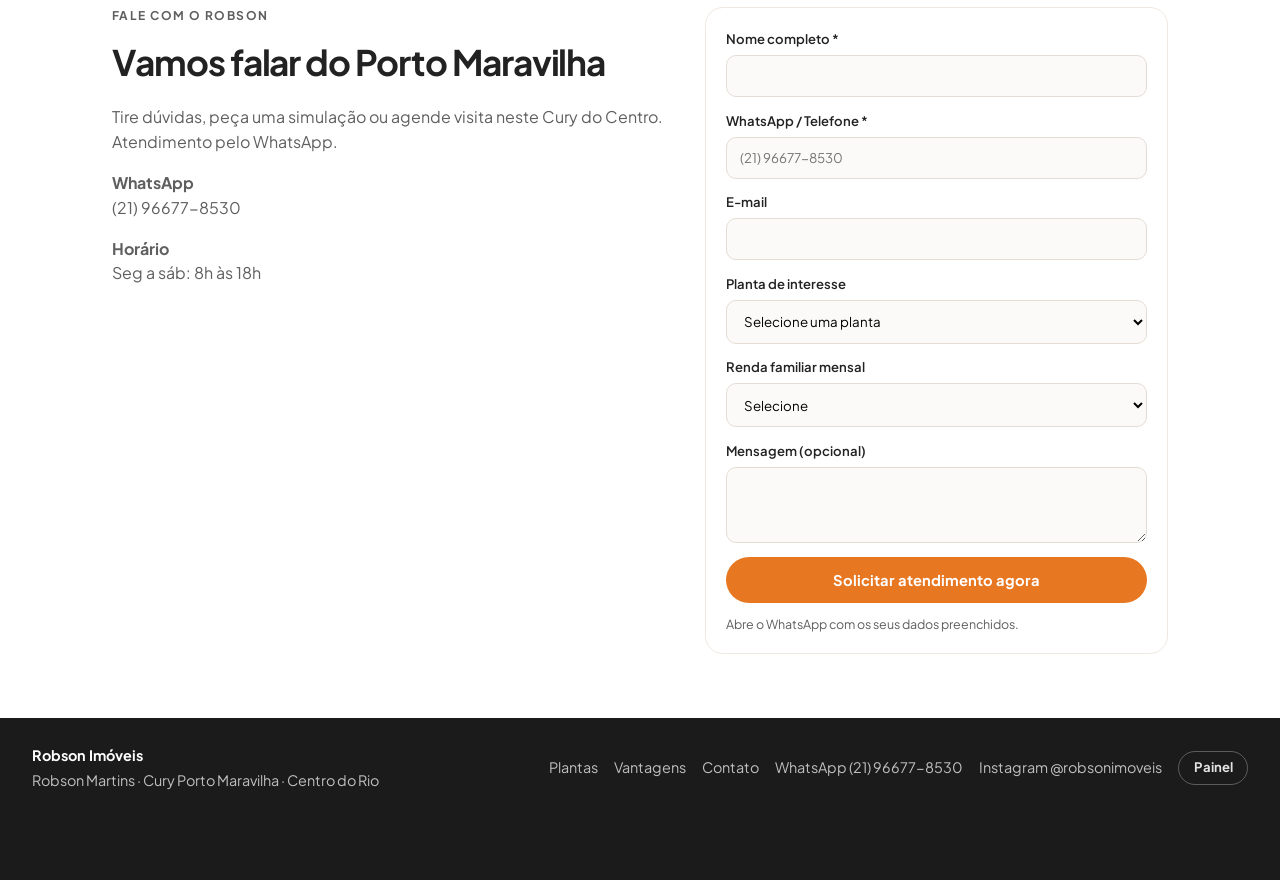
==== commit fa5afff0: "Add a footer Painel link to the Decap admin login. Co-authored-by: Cursor <cursoragent@cursor.com>" ====
--- a/index.html
+++ b/index.html
@@ -306,6 +306,7 @@
         <a href="#contato">Contato</a>
         <a id="footer-whatsapp" href="#" target="_blank" rel="noopener noreferrer">WhatsApp</a>
         <a id="footer-instagram" href="#">Instagram</a>
+        <a class="btn btn-ghost footer-admin" href="/admin/">Painel</a>
       </div>
     </footer>
 
--- a/css/styles.css
+++ b/css/styles.css
@@ -602,6 +602,7 @@
 .footer-links {
   display: flex;
   flex-wrap: wrap;
+  align-items: center;
   gap: 1rem;
 }
 
@@ -611,6 +612,20 @@
 
 .footer-links a:hover {
   color: var(--white);
+}
+
+.footer-admin {
+  min-height: 34px;
+  padding: 0.35rem 0.9rem;
+  font-size: 0.82rem;
+  color: rgba(255, 255, 255, 0.88);
+  border-color: rgba(255, 255, 255, 0.28);
+}
+
+.footer-admin:hover {
+  color: var(--white);
+  border-color: rgba(255, 255, 255, 0.55);
+  background: rgba(255, 255, 255, 0.08);
 }
 
 .fab-whatsapp {
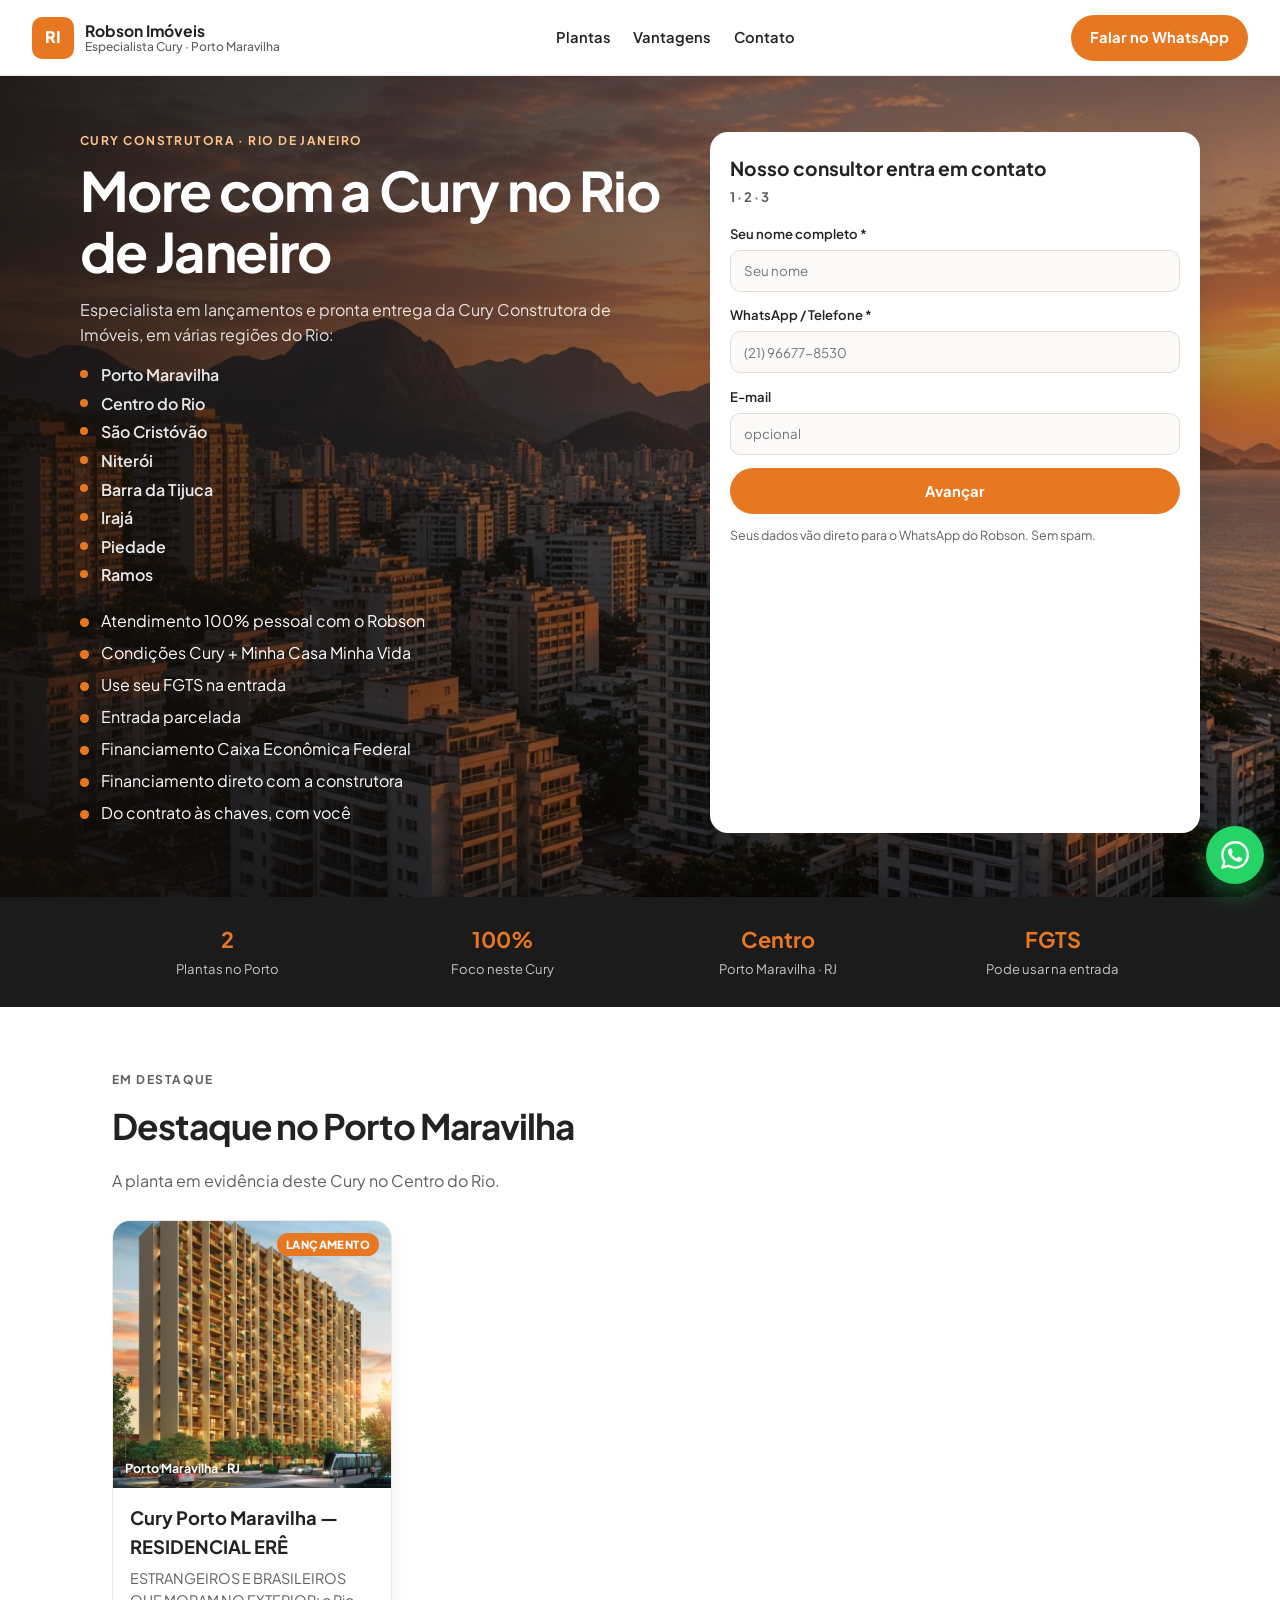
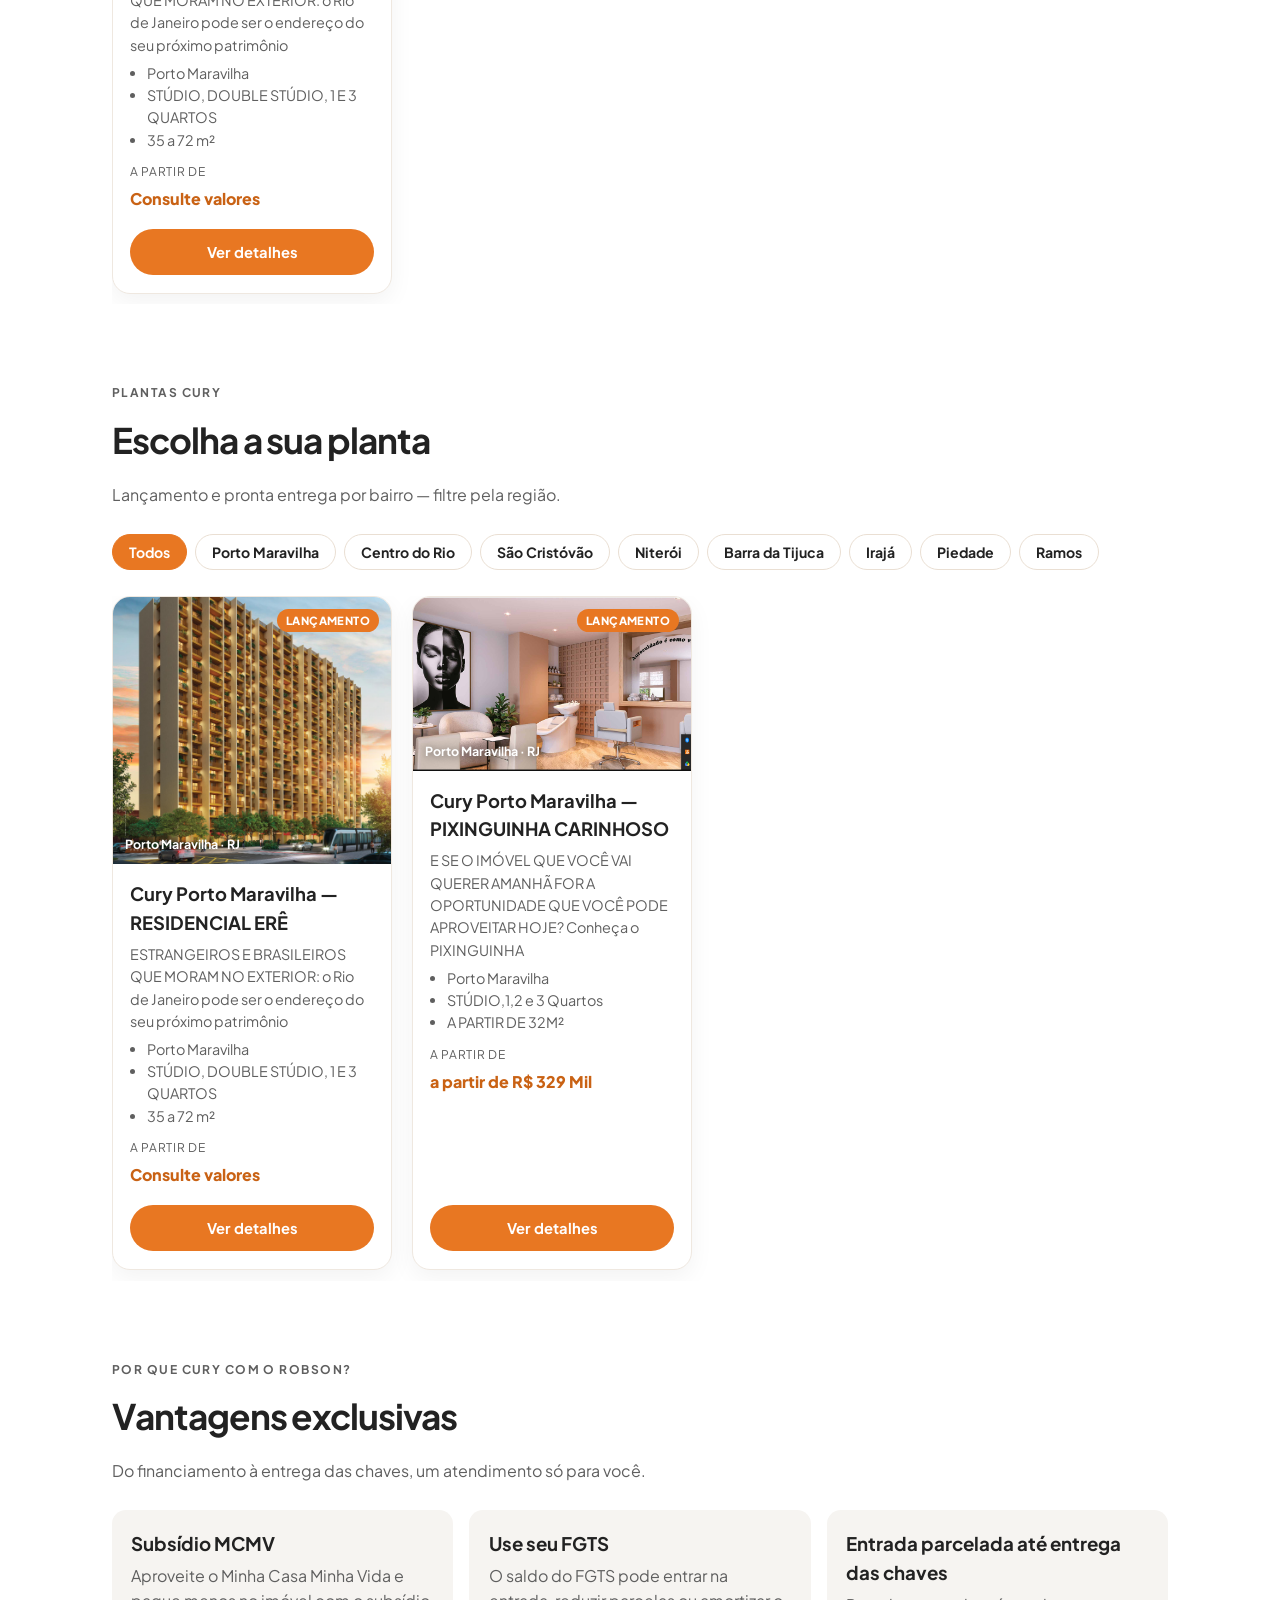
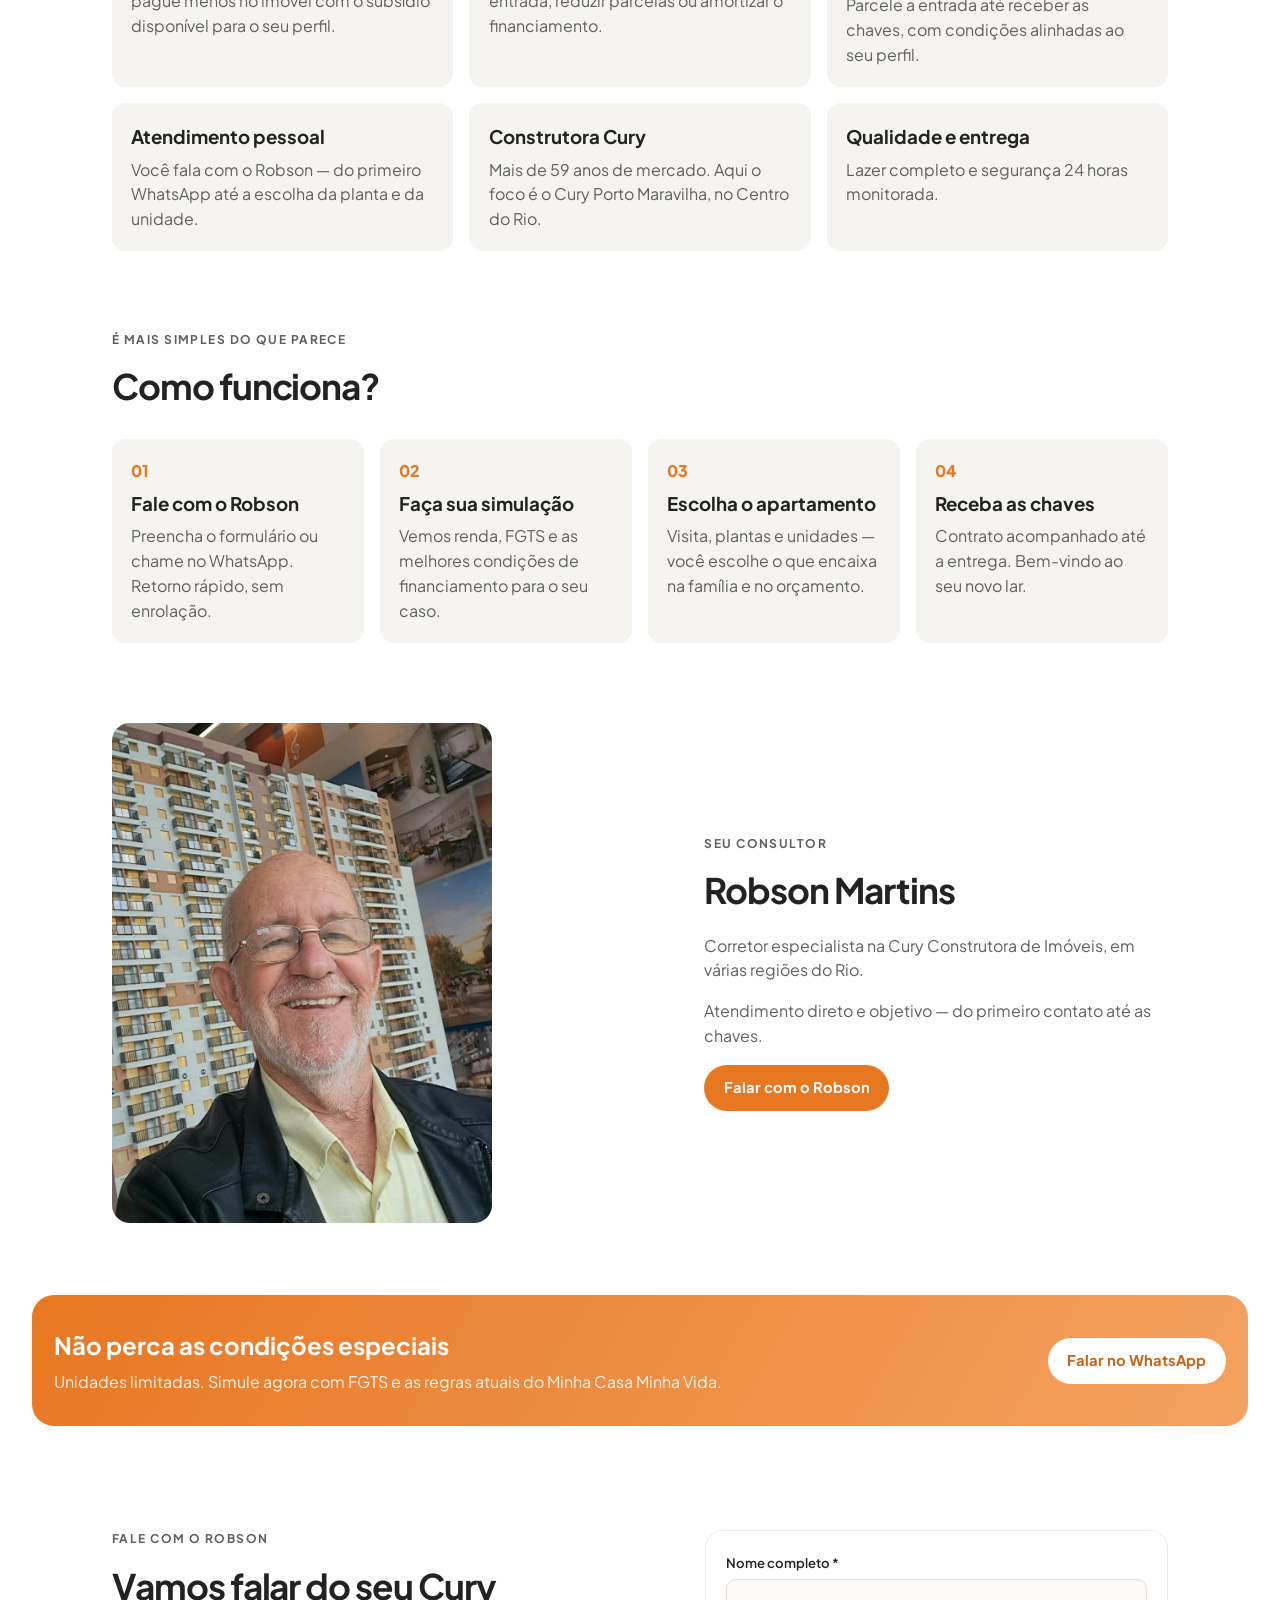
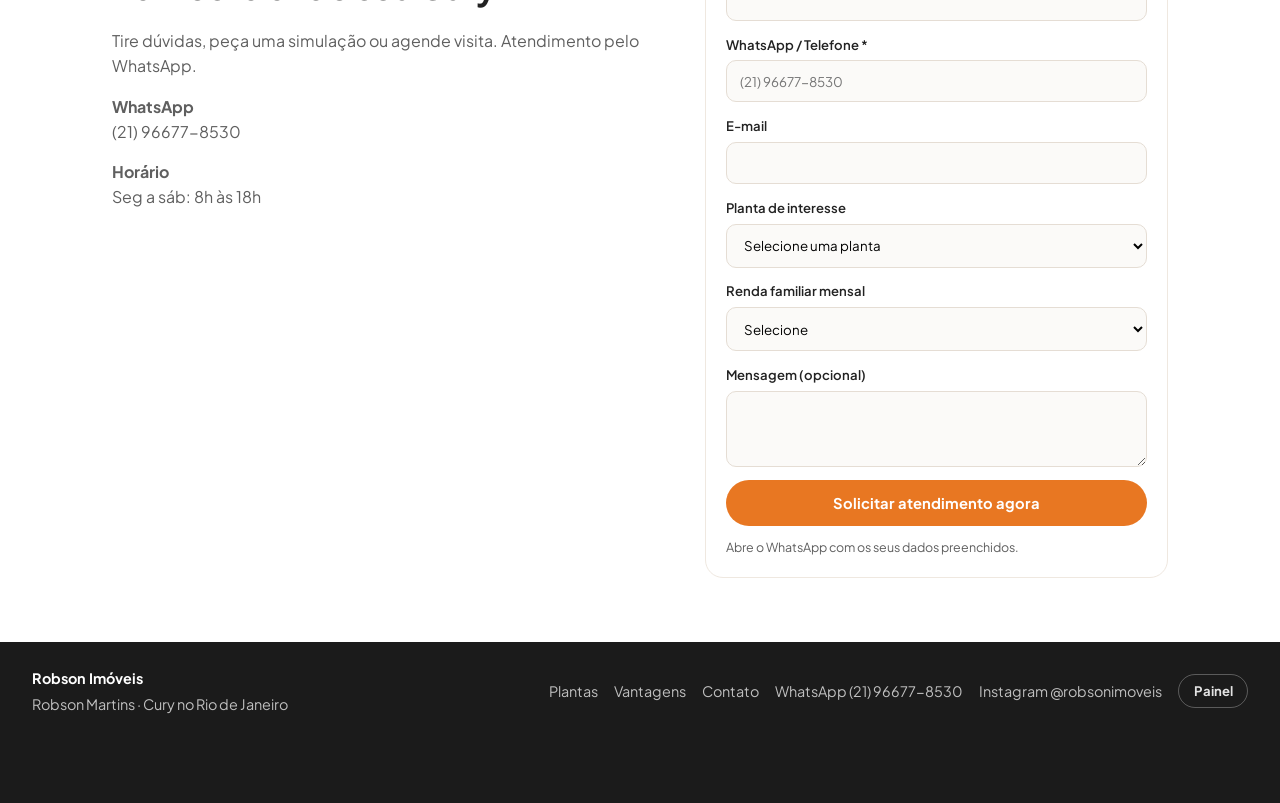
==== commit bc47da58: "Enable client CMS edits, neighborhood tabs, and editorial workflow. Co-authored-by: Cursor <cursorag" ====
--- a/index.html
+++ b/index.html
@@ -32,7 +32,7 @@
         <span class="brand-mark">RI</span>
         <span class="brand-text">
           <strong>Robson Imóveis</strong>
-          <small>Especialista Cury · Porto Maravilha</small>
+          <small data-site="marca_sub">Especialista Cury · Porto Maravilha</small>
         </span>
       </a>
       <nav class="nav" aria-label="Seções">
@@ -50,12 +50,21 @@
       <section class="hero">
         <div class="hero-inner">
           <div class="hero-copy">
-            <p class="eyebrow">Cury Porto Maravilha · Centro do Rio</p>
-            <h1>More no Porto Maravilha<br />com a Cury</h1>
-            <p class="hero-lead">
-              Na Cury Construtora de Imóveis — Porto Maravilha, Centro do Rio, São Cristóvão,
-              Niterói, Barra da Tijuca, Irajá, Piedade e Ramos.
+            <p class="eyebrow" data-site="hero_eyebrow">Cury Construtora · Rio de Janeiro</p>
+            <h1 data-site="hero_titulo">More com a Cury<br />no Rio de Janeiro</h1>
+            <p class="hero-lead" data-site="hero_lead">
+              Especialista em lançamentos e pronta entrega da Cury Construtora de Imóveis, em várias regiões do Rio:
             </p>
+            <ul class="hero-regions">
+              <li>Porto Maravilha</li>
+              <li>Centro do Rio</li>
+              <li>São Cristóvão</li>
+              <li>Niterói</li>
+              <li>Barra da Tijuca</li>
+              <li>Irajá</li>
+              <li>Piedade</li>
+              <li>Ramos</li>
+            </ul>
             <ul class="hero-bullets">
               <li>Atendimento 100% pessoal com o Robson</li>
               <li>Condições Cury + Minha Casa Minha Vida</li>
@@ -135,25 +144,23 @@
       <section class="featured" id="destaques" hidden>
         <div class="section-head">
           <p class="eyebrow">Em destaque</p>
-          <h2>Destaque no Porto Maravilha</h2>
-          <p>A planta em evidência deste Cury no Centro do Rio.</p>
-        </div>
-        <div class="grid" id="featured-grid"></div>
+          <h2 data-site="featured_titulo">Destaque no Porto Maravilha</h2>
+          <p data-site="featured_texto">A planta em evidência deste Cury no Centro do Rio.</p>
+        </div>
+        <div class="grid card-row" id="featured-grid"></div>
       </section>
 
       <section class="portfolio" id="imoveis">
         <div class="section-head">
-          <p class="eyebrow">Cury Porto Maravilha</p>
-          <h2>Escolha a sua planta</h2>
-          <p>Studio a 3 quartos no Porto Maravilha, Centro do Rio — lançamento e pronta entrega.</p>
-        </div>
-        <div class="chips" role="tablist" aria-label="Filtrar imóveis">
+          <p class="eyebrow" data-site="plantas_eyebrow">Plantas Cury</p>
+          <h2 data-site="plantas_titulo">Escolha a sua planta</h2>
+          <p data-site="plantas_texto">Lançamento e pronta entrega por bairro — só aparecem as regiões com imóveis no site.</p>
+        </div>
+        <div class="chips" id="property-chips" role="tablist" aria-label="Filtrar por bairro">
           <button class="chip is-active" type="button" role="tab" aria-selected="true" data-filter="todos">Todos</button>
-          <button class="chip" type="button" role="tab" aria-selected="false" data-filter="Lançamento">Lançamentos</button>
-          <button class="chip" type="button" role="tab" aria-selected="false" data-filter="Pronta Entrega">Pronta Entrega</button>
-        </div>
-        <div class="grid" id="properties-grid" aria-live="polite"></div>
-        <p class="empty" id="properties-empty" hidden>Nenhum imóvel nesta categoria no momento.</p>
+        </div>
+        <div class="grid card-row" id="properties-grid" aria-live="polite"></div>
+        <p class="empty" id="properties-empty" hidden>Nenhum imóvel neste bairro no momento.</p>
       </section>
 
       <section class="benefits" id="vantagens">
@@ -223,7 +230,8 @@
         <img class="about-photo" src="images/robson.png" alt="Robson Martins, consultor da Robson Imóveis" width="400" height="500" />
         <div class="about-copy">
           <p class="eyebrow">Seu consultor</p>
-          <h2>Robson Martins</h2>
+          <h2 data-site="sobre_titulo">Robson Martins</h2>
+          <div data-site="sobre_texto">
           <p>
             Corretor especialista na Cury Construtora de Imóveis, Porto Maravilha no Centro do Rio.
             Atendimento direto e objetivo — do primeiro contato até as chaves.
@@ -232,6 +240,7 @@
             Se você busca um apartamento nesse empreendimento para morar ou investir, eu te ajudo
             a escolher a planta e a melhor condição.
           </p>
+          </div>
           <a class="btn btn-primary" id="about-whatsapp" href="#" target="_blank" rel="noopener noreferrer">
             Falar com o Robson
           </a>
@@ -249,8 +258,8 @@
       <section class="contact" id="contato">
         <div>
           <p class="eyebrow">Fale com o Robson</p>
-          <h2>Vamos falar do Porto Maravilha</h2>
-          <p>Tire dúvidas, peça uma simulação ou agende visita neste Cury do Centro. Atendimento pelo WhatsApp.</p>
+          <h2 data-site="contato_titulo">Vamos falar do Porto Maravilha</h2>
+          <p data-site="contato_texto">Tire dúvidas, peça uma simulação ou agende visita neste Cury do Centro. Atendimento pelo WhatsApp.</p>
           <p><strong>WhatsApp</strong><br /><span id="contact-phone-display">(21) 96677-8530</span></p>
           <p><strong>Horário</strong><br />Seg a sáb: 8h às 18h</p>
         </div>
@@ -298,7 +307,7 @@
     <footer class="footer">
       <div>
         <strong>Robson Imóveis</strong>
-        <span>Robson Martins · Cury Porto Maravilha · Centro do Rio</span>
+        <span data-site="footer_linha">Robson Martins · Cury Porto Maravilha · Centro do Rio</span>
       </div>
       <div class="footer-links">
         <a href="#imoveis">Plantas</a>
--- a/css/styles.css
+++ b/css/styles.css
@@ -178,9 +178,10 @@
 
 .hero {
   position: relative;
+  --hero-image: url("../images/hero-rj.png");
   background:
     linear-gradient(90deg, rgba(20, 14, 10, 0.82) 0%, rgba(20, 14, 10, 0.45) 55%, rgba(20, 14, 10, 0.3) 100%),
-    url("../images/hero-rj.png") center / cover no-repeat;
+    var(--hero-image) center / cover no-repeat;
   color: var(--white);
   padding: 3.5rem 1.25rem 4rem;
 }
@@ -221,9 +222,35 @@
 }
 
 .hero-lead {
-  margin: 0 0 1.2rem;
+  margin: 0 0 0.85rem;
   max-width: 34rem;
   color: rgba(255, 255, 255, 0.86);
+}
+
+.hero-regions {
+  margin: 0 0 1.2rem;
+  padding: 0;
+  list-style: none;
+  max-width: 34rem;
+}
+
+.hero-regions li {
+  position: relative;
+  color: rgba(255, 255, 255, 0.9);
+  font-weight: 600;
+  line-height: 1.55;
+  padding: 0.12rem 0 0.12rem 1.3rem;
+}
+
+.hero-regions li::before {
+  content: "";
+  position: absolute;
+  left: 0;
+  top: 0.55rem;
+  width: 0.5rem;
+  height: 0.5rem;
+  border-radius: 50%;
+  background: var(--orange);
 }
 
 .hero-bullets {
@@ -365,9 +392,12 @@
 
 .chips {
   display: flex;
-  flex-wrap: wrap;
+  flex-wrap: nowrap;
   gap: 0.5rem;
   margin-bottom: 1.4rem;
+  overflow-x: auto;
+  -webkit-overflow-scrolling: touch;
+  padding-bottom: 0.25rem;
 }
 
 .chip {
@@ -379,6 +409,7 @@
   font-weight: 700;
   font-size: 0.88rem;
   cursor: pointer;
+  flex-shrink: 0;
 }
 
 .chip.is-active {
@@ -393,8 +424,20 @@
   gap: 1.25rem;
 }
 
-#featured-grid {
-  grid-template-columns: repeat(auto-fit, minmax(260px, 340px));
+.card-row {
+  display: flex;
+  gap: 1.25rem;
+  overflow-x: auto;
+  scroll-snap-type: x mandatory;
+  -webkit-overflow-scrolling: touch;
+  padding-bottom: 0.65rem;
+  scrollbar-width: thin;
+}
+
+.card-row .card {
+  flex: 0 0 min(280px, 82vw);
+  max-width: 340px;
+  scroll-snap-align: start;
 }
 
 .card {
@@ -773,7 +816,6 @@
     grid-template-columns: 1.1fr 0.9fr;
   }
 
-  .grid,
   .benefit-grid {
     grid-template-columns: 1fr 1fr;
   }
@@ -788,10 +830,6 @@
 }
 
 @media (min-width: 1100px) {
-  .grid {
-    grid-template-columns: 1fr 1fr 1fr;
-  }
-
   .benefit-grid,
   .step-list {
     grid-template-columns: repeat(3, 1fr);
@@ -850,6 +888,10 @@
     max-width: 22em;
   }
 
+  .hero-regions {
+    max-width: 22em;
+  }
+
   .hero .eyebrow {
     font-size: 0.68rem;
     letter-spacing: 0.06em;
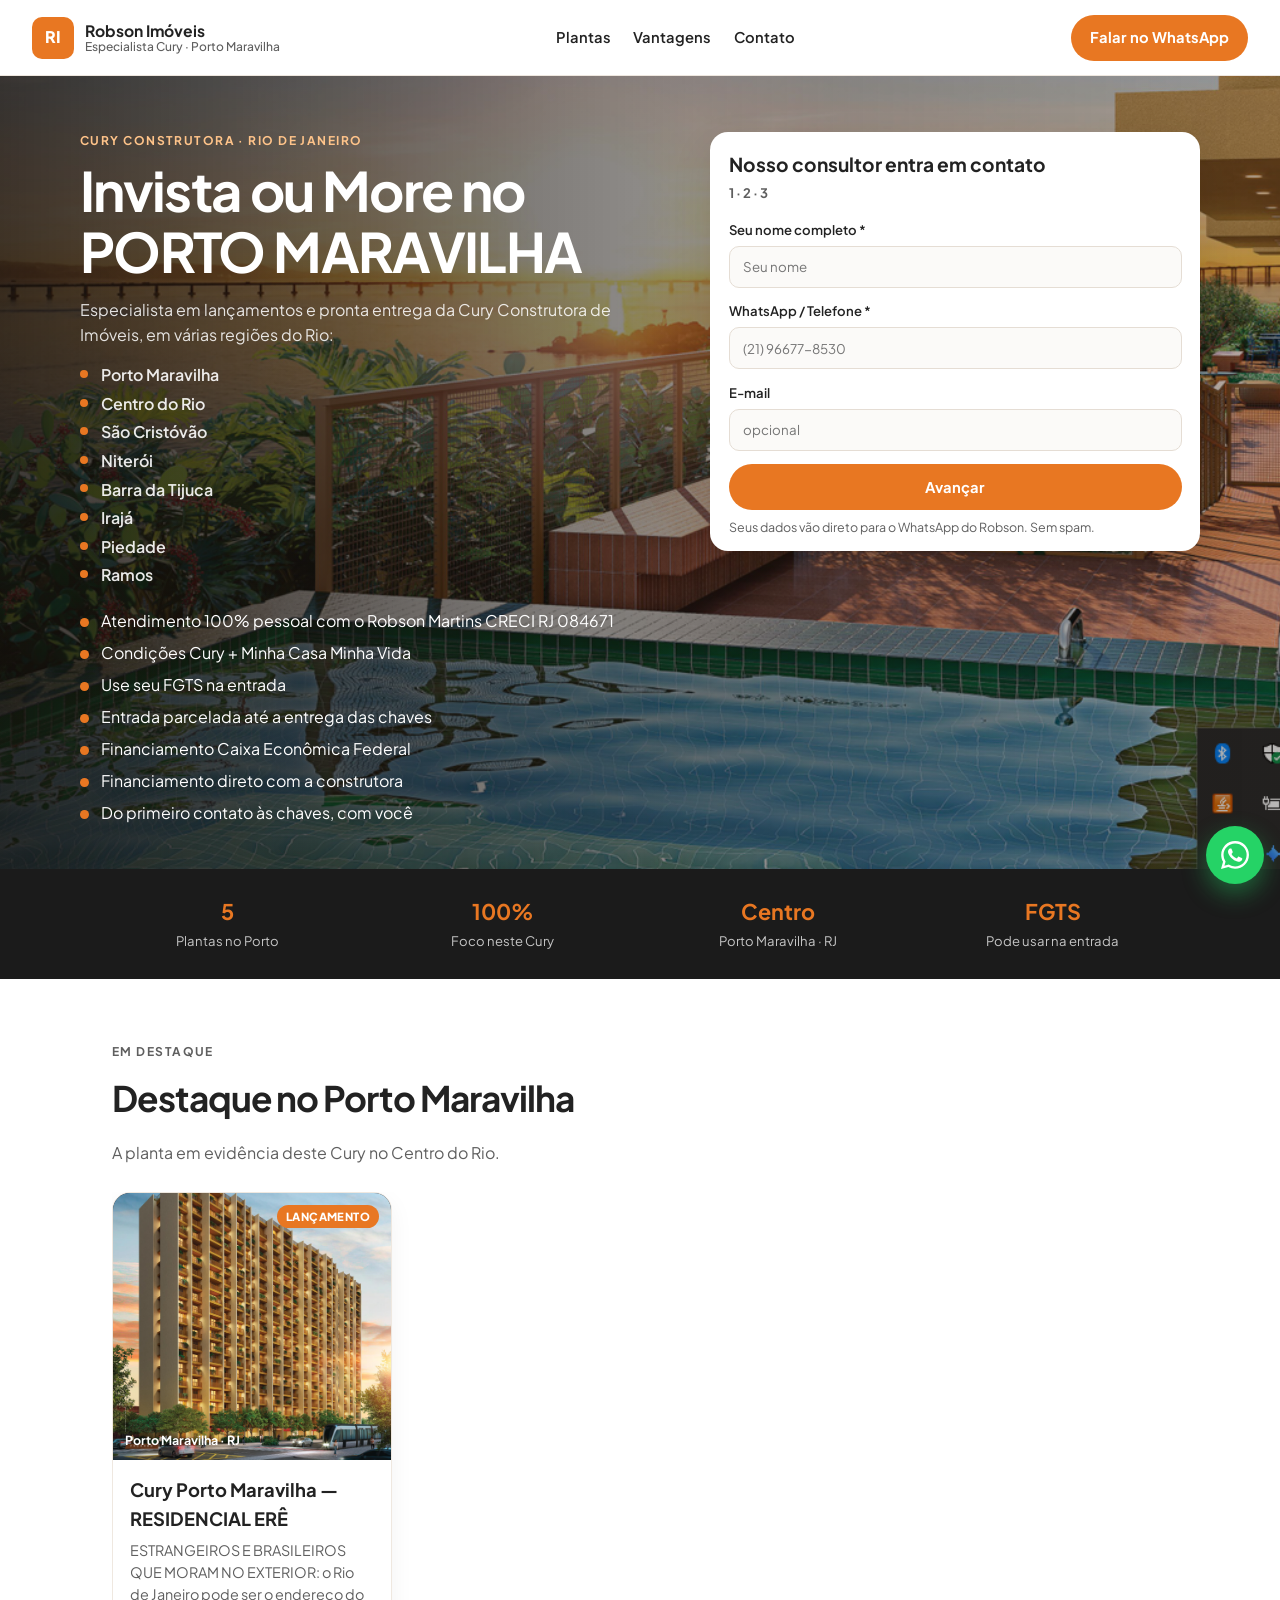
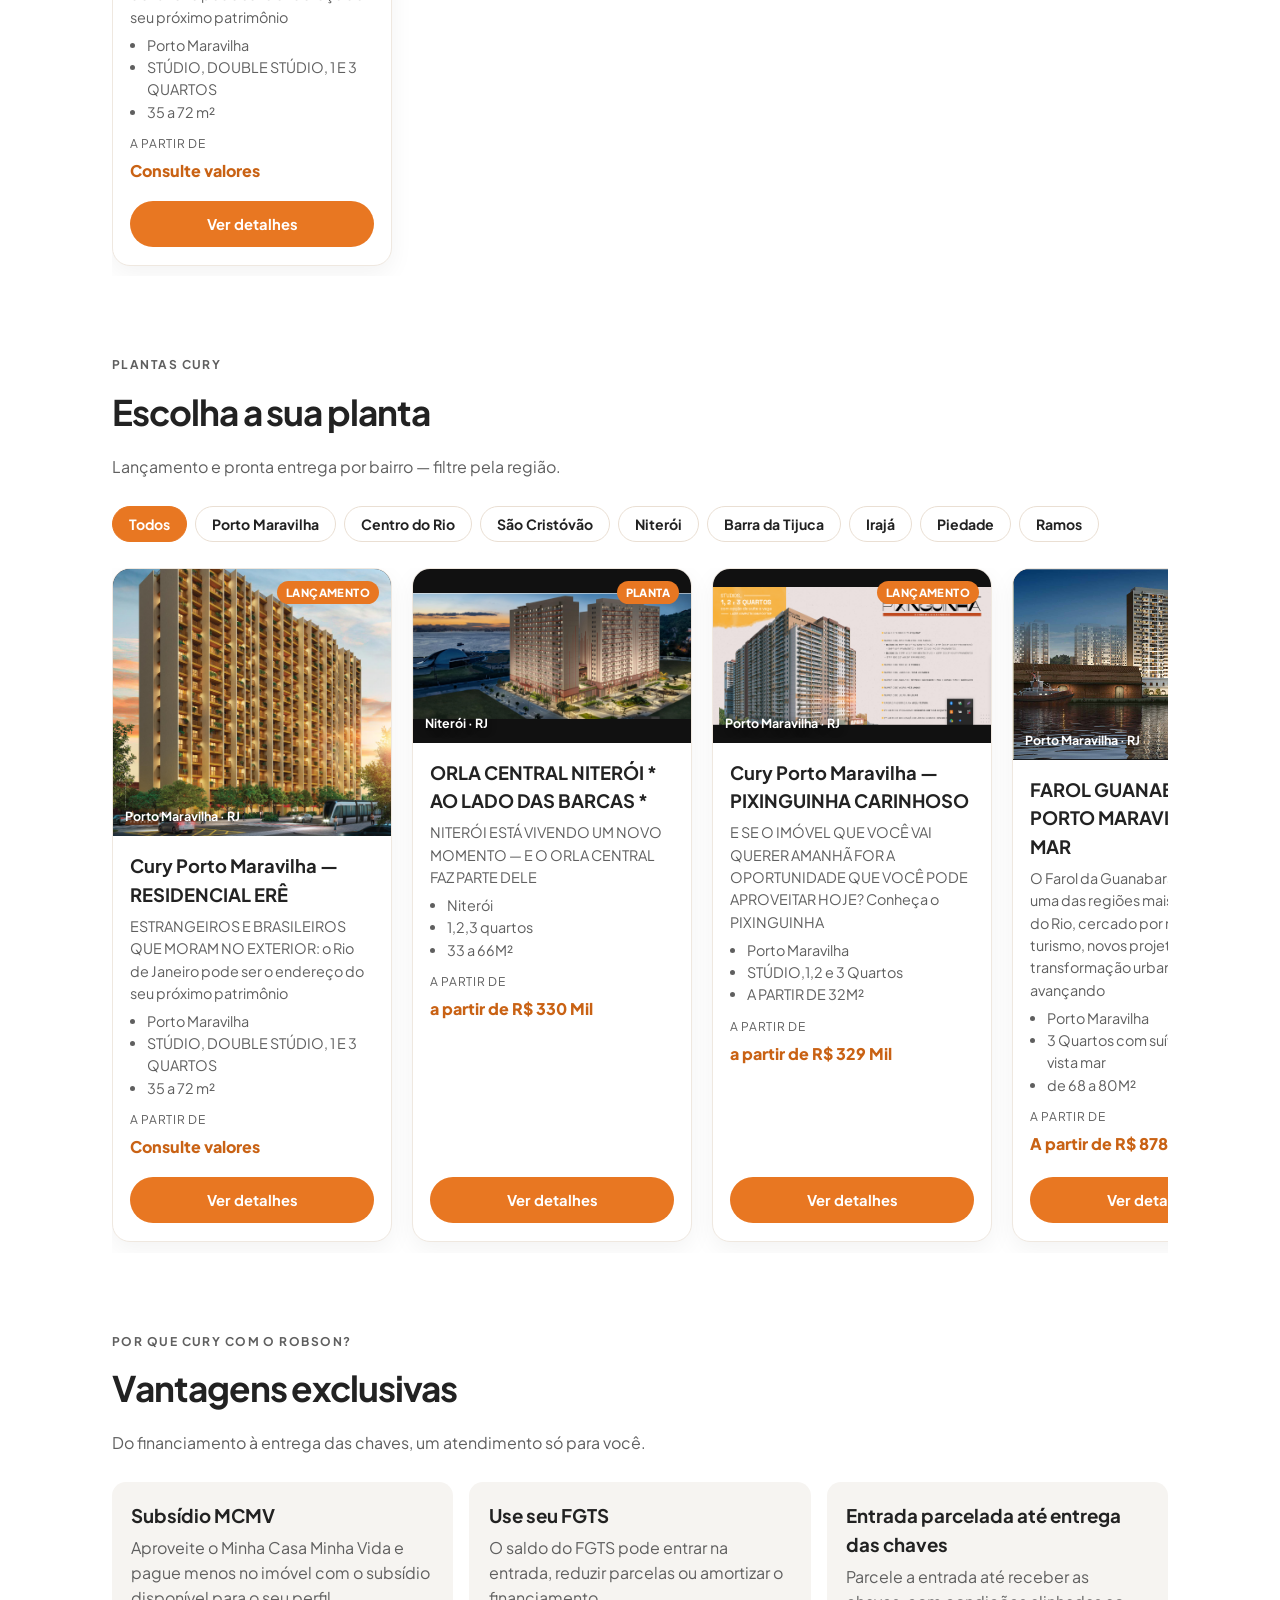
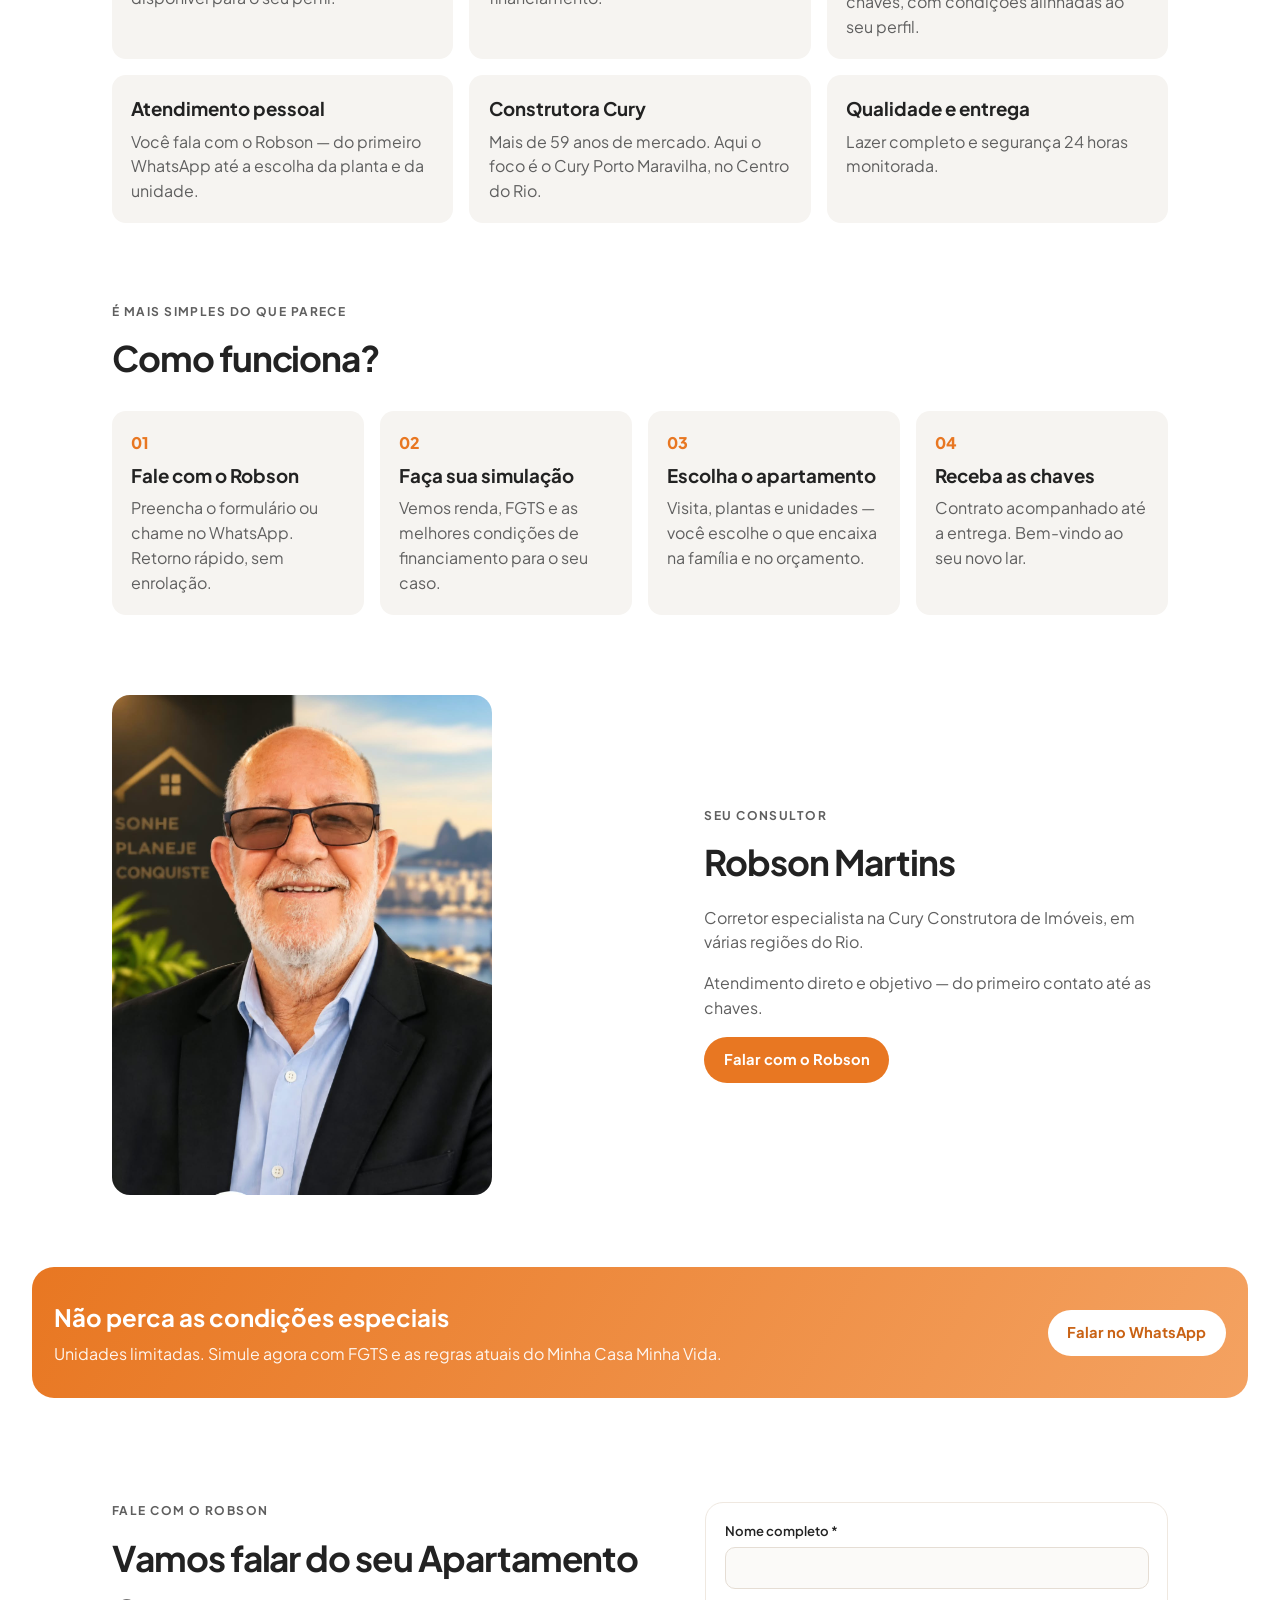
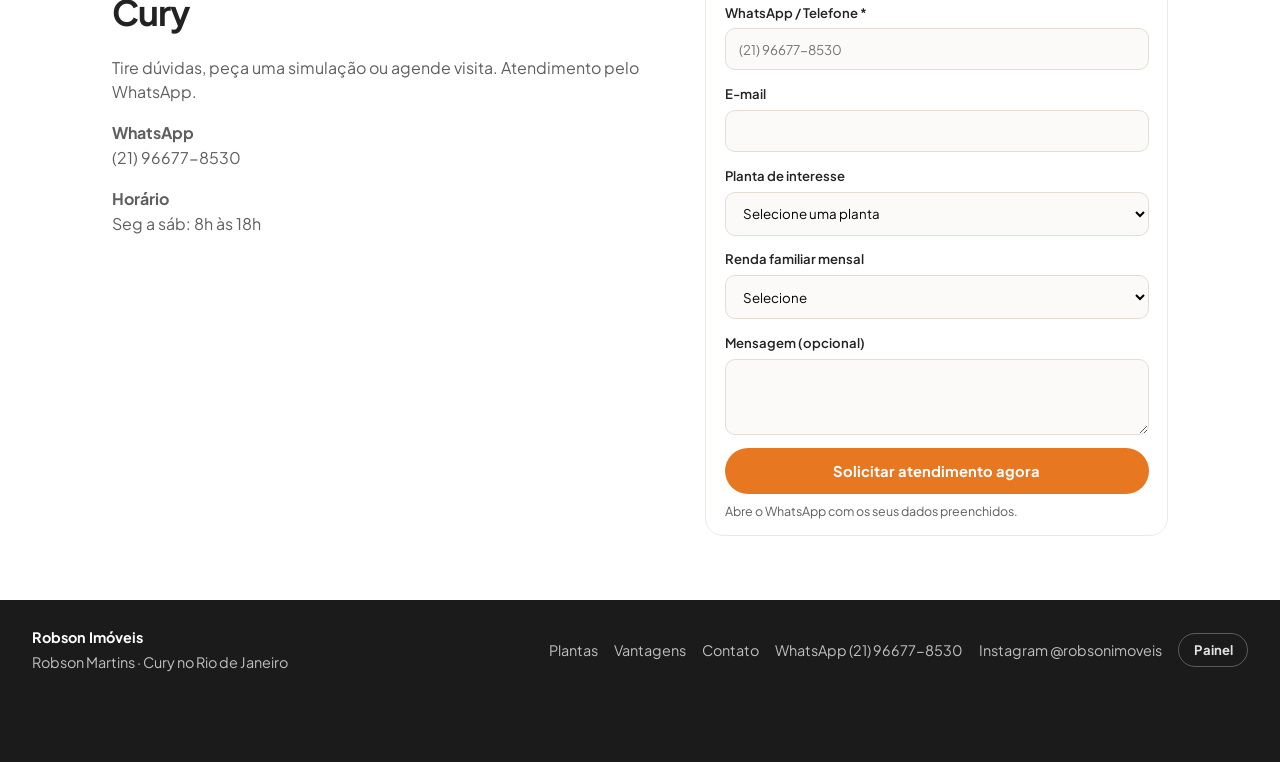
==== commit bcfea329: "Let editors add property videos via Cloudinary so files stay off Netlify. Co-authored-by: Cursor <cu" ====
--- a/index.html
+++ b/index.html
@@ -331,6 +331,7 @@
         <button class="modal-close" type="button" data-close-modal aria-label="Fechar">×</button>
         <div class="modal-gallery">
           <img id="modal-image" alt="" />
+          <video id="modal-video" controls playsinline preload="metadata" hidden></video>
           <button class="gallery-nav prev" type="button" id="gallery-prev" aria-label="Foto anterior">‹</button>
           <button class="gallery-nav next" type="button" id="gallery-next" aria-label="Próxima foto">›</button>
         </div>
--- a/css/styles.css
+++ b/css/styles.css
@@ -183,7 +183,7 @@
     linear-gradient(90deg, rgba(20, 14, 10, 0.82) 0%, rgba(20, 14, 10, 0.45) 55%, rgba(20, 14, 10, 0.3) 100%),
     var(--hero-image) center / cover no-repeat;
   color: var(--white);
-  padding: 3.5rem 1.25rem 4rem;
+  padding: 3.5rem 1.25rem 2.25rem;
 }
 
 .hero-inner {
@@ -191,6 +191,7 @@
   margin: 0 auto;
   display: grid;
   gap: 2rem;
+  align-items: start;
 }
 
 .hero-copy,
@@ -280,10 +281,11 @@
   background: var(--white);
   color: var(--text);
   border-radius: var(--radius);
-  padding: 1.35rem 1.25rem 1.2rem;
+  padding: 1.1rem 1.15rem 0.85rem;
   box-shadow: var(--shadow);
   min-width: 0;
   max-width: 100%;
+  height: fit-content;
 }
 
 .lead-card h2 {
@@ -329,7 +331,7 @@
 }
 
 .form-note {
-  margin: 0.75rem 0 0;
+  margin: 0.5rem 0 0;
   color: var(--muted);
   font-size: 0.78rem;
 }
@@ -455,7 +457,7 @@
   aspect-ratio: 16 / 10;
   padding: 0;
   border: 0;
-  background: #ddd;
+  background: #111;
   cursor: pointer;
   width: 100%;
 }
@@ -463,7 +465,7 @@
 .card-media img {
   width: 100%;
   height: 100%;
-  object-fit: cover;
+  object-fit: contain;
 }
 
 .card-loc {
@@ -733,10 +735,19 @@
   background: #111;
 }
 
-.modal-gallery img {
-  width: 100%;
-  aspect-ratio: 16 / 10;
-  object-fit: cover;
+.modal-gallery img,
+.modal-gallery video {
+  display: block;
+  width: auto;
+  height: auto;
+  max-width: 100%;
+  max-height: 70vh;
+  object-fit: contain;
+  margin: 0 auto;
+}
+
+.modal-gallery video {
+  background: #000;
 }
 
 .gallery-nav {
@@ -877,7 +888,7 @@
   }
 
   .hero {
-    padding: 2.4rem 1rem 3rem;
+    padding: 2.4rem 1rem 1.75rem;
   }
 
   .hero h1 {
